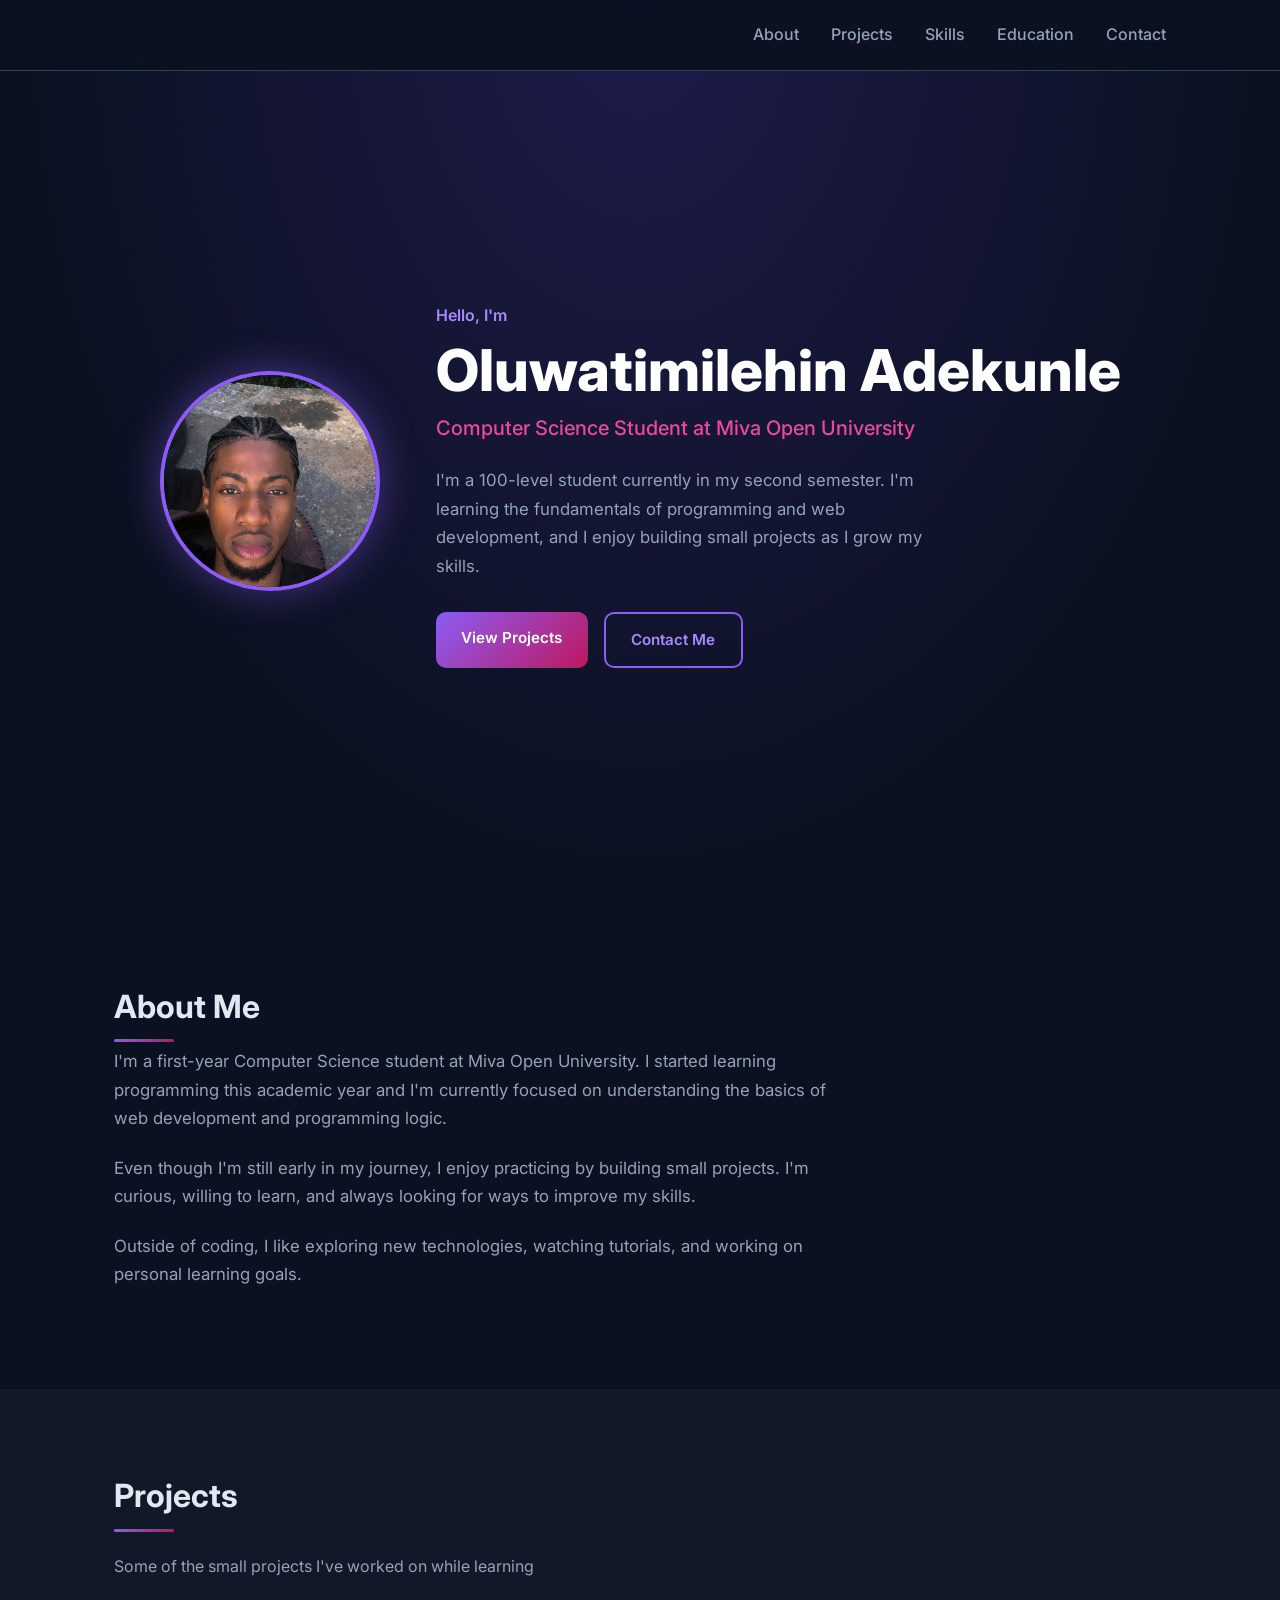
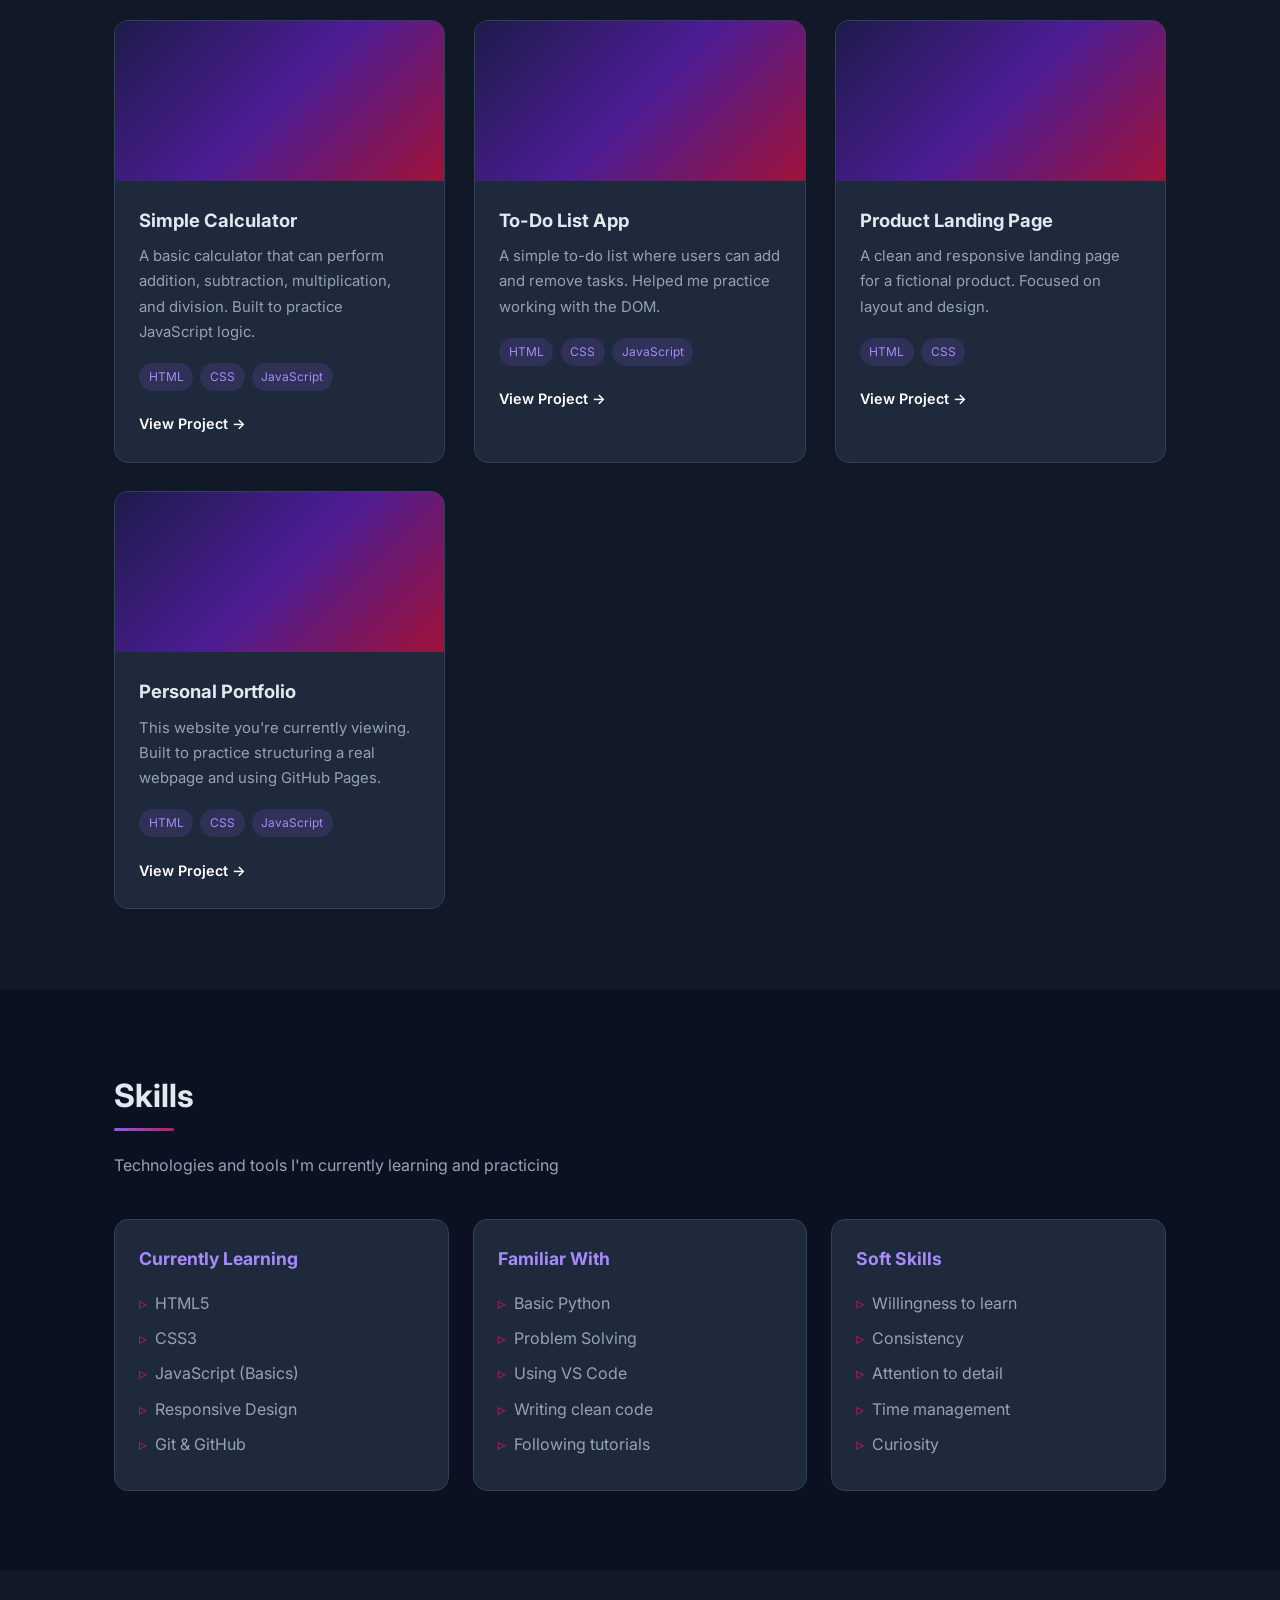
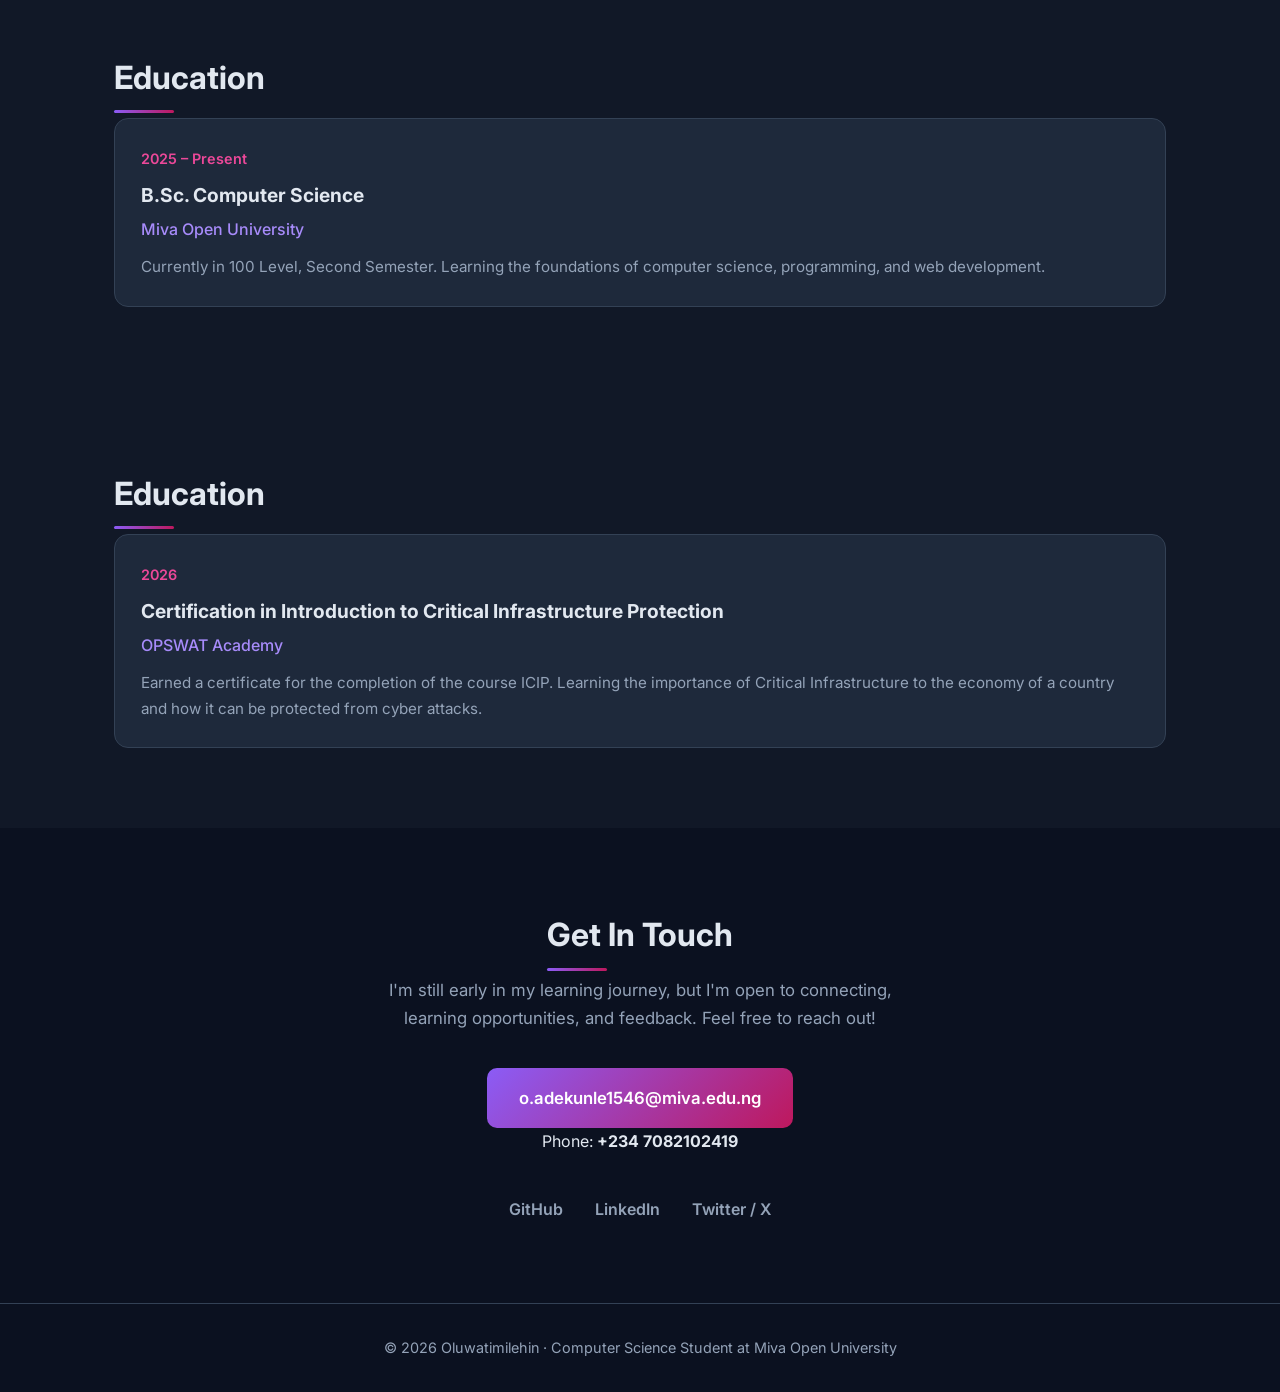
==== index.html @ 5a2f33c1 "Update index.html" ====
<!DOCTYPE html>
<html lang="en">
<head>
  <meta charset="UTF-8">
  <meta name="viewport" content="width=device-width, initial-scale=1.0">
  <title>Oluwatimilehin's | Portfolio</title>
  <meta name="description" content="Portfolio of a Computer Science student at Miva University">
  <link rel="stylesheet" href="styles.css">
  <link rel="preconnect" href="https://fonts.googleapis.com">
  <link href="https://fonts.googleapis.com/css2?family=Inter:wght@400;500;600;700;800&display=swap" rel="stylesheet">
</head>
<body>

  <!-- Navigation -->
  <nav class="navbar">
    <div class="container">
      <a href="#home" class="logo"><span></span></a>
      <ul class="nav-links">
        <li><a href="#about">About</a></li>
        <li><a href="#projects">Projects</a></li>
        <li><a href="#skills">Skills</a></li>
        <li><a href="#education">Education</a></li>
        <li><a href="#contact">Contact</a></li>
      </ul>
      <button class="menu-toggle" aria-label="Menu">☰</button>
    </div>
  </nav>

  <!-- Hero Section -->
  <section id="home" class="hero">
    <div class="container hero-container">

      <!-- Photo on the LEFT (Circular) -->
      <div class="hero-image">
        <img src="profile.jpg" alt="Your Name">
      </div>

      <!-- Text on the RIGHT -->
      <div class="hero-text">
        <p class="greeting">Hello, I'm</p>
        <h1>Oluwatimilehin Adekunle</h1>
        <h2 class="subtitle">Computer Science Student at Miva Open University</h2>
        <p class="hero-desc">
          I'm a 100-level student currently in my second semester.  
          I'm learning the fundamentals of programming and web development,  
          and I enjoy building small projects as I grow my skills.
        </p>
        <div class="hero-buttons">
          <a href="#projects" class="btn primary">View Projects</a>
          <a href="#contact" class="btn secondary">Contact Me</a>
        </div>
      </div>

    </div>
  </section>

  <!-- About -->
  <section id="about" class="section">
    <div class="container">
      <h2 class="section-title">About Me</h2>
      <div class="about-text">
        <p>
          I'm a first-year Computer Science student at Miva Open University.  
          I started learning programming this academic year and I'm currently focused on understanding the basics of web development and programming logic.
        </p>
        <p>
          Even though I'm still early in my journey, I enjoy practicing by building small projects.  
          I'm curious, willing to learn, and always looking for ways to improve my skills.
        </p>
        <p>
          Outside of coding, I like exploring new technologies, watching tutorials, and working on personal learning goals.
        </p>
      </div>
    </div>
  </section>

  <!-- Projects -->
  <section id="projects" class="section alt">
    <div class="container">
      <h2 class="section-title">Projects</h2>
      <p class="section-subtitle">Some of the small projects I've worked on while learning</p>

      <div class="projects-grid">

        <!-- Calculator -->
        <article class="project-card">
          <div class="project-image">
            <div class="placeholder"></div>
          </div>
          <div class="project-info">
            <h3>Simple Calculator</h3>
            <p>A basic calculator that can perform addition, subtraction, multiplication, and division. Built to practice JavaScript logic.</p>
            <div class="tech-tags">
              <span>HTML</span>
              <span>CSS</span>
              <span>JavaScript</span>
            </div>
            <div class="project-links">
              <a href="./projects/calculator/index.html" target="_blank">View Project →</a>
            </div>
          </div>
        </article>

        <!-- To-Do List -->
        <article class="project-card">
          <div class="project-image">
            <div class="placeholder"></div>
          </div>
          <div class="project-info">
            <h3>To-Do List App</h3>
            <p>A simple to-do list where users can add and remove tasks. Helped me practice working with the DOM.</p>
            <div class="tech-tags">
              <span>HTML</span>
              <span>CSS</span>
              <span>JavaScript</span>
            </div>
            <div class="project-links">
              <a href="./projects/todo-list/index.html" target="_blank">View Project →</a>
            </div>
          </div>
        </article>

        <!-- Landing Page -->
        <article class="project-card">
          <div class="project-image">
            <div class="placeholder"></div>
          </div>
          <div class="project-info">
            <h3>Product Landing Page</h3>
            <p>A clean and responsive landing page for a fictional product. Focused on layout and design.</p>
            <div class="tech-tags">
              <span>HTML</span>
              <span>CSS</span>
            </div>
            <div class="project-links">
              <a href="./projects/landing-page/index.html" target="_blank">View Project →</a>
            </div>
          </div>
        </article>

        <!-- Portfolio -->
        <article class="project-card">
          <div class="project-image">
            <div class="placeholder"></div>
          </div>
          <div class="project-info">
            <h3>Personal Portfolio</h3>
            <p>This website you're currently viewing. Built to practice structuring a real webpage and using GitHub Pages.</p>
            <div class="tech-tags">
              <span>HTML</span>
              <span>CSS</span>
              <span>JavaScript</span>
            </div>
            <div class="project-links">
              <a href="./index.html">View Project →</a>
            </div>
          </div>
        </article>

      </div>
    </div>
  </section>

  <!-- Skills -->
  <section id="skills" class="section">
    <div class="container">
      <h2 class="section-title">Skills</h2>
      <p class="section-subtitle">Technologies and tools I'm currently learning and practicing</p>

      <div class="skills-grid">
        <div class="skill-card">
          <h3>Currently Learning</h3>
          <ul>
            <li>HTML5</li>
            <li>CSS3</li>
            <li>JavaScript (Basics)</li>
            <li>Responsive Design</li>
            <li>Git & GitHub</li>
          </ul>
        </div>

        <div class="skill-card">
          <h3>Familiar With</h3>
          <ul>
            <li>Basic Python</li>
            <li>Problem Solving</li>
            <li>Using VS Code</li>
            <li>Writing clean code</li>
            <li>Following tutorials</li>
          </ul>
        </div>

        <div class="skill-card">
          <h3>Soft Skills</h3>
          <ul>
            <li>Willingness to learn</li>
            <li>Consistency</li>
            <li>Attention to detail</li>
            <li>Time management</li>
            <li>Curiosity</li>
          </ul>
        </div>
      </div>
    </div>
  </section>

  <!-- Education -->
  <section id="education" class="section alt">
    <div class="container">
      <h2 class="section-title">Education</h2>
      <div class="education-grid">
        <div class="edu-card">
          <span class="edu-year">2025 – Present</span>
          <h3>B.Sc. Computer Science</h3>
          <h4>Miva Open University</h4>
          <p>
            Currently in 100 Level, Second Semester.  
            Learning the foundations of computer science, programming, and web development.
          </p>
        </div>
      </div>
    </div>
  </section>
 <section id="education" class="section alt">
    <div class="container">
      <h2 class="section-title">Education</h2>
      <div class="education-grid">
        <div class="edu-card">
          <span class="edu-year">2026</span>
          <h3>Certification in Introduction to Critical Infrastructure Protection</h3>
          <h4>OPSWAT Academy</h4>
          <p>
            Earned a certificate for the completion of the course ICIP.  
            Learning the importance of Critical Infrastructure to the economy of a country and how it can be protected from cyber attacks.
          </p>
        </div>
      </div>
    </div>
  </section>
  <!-- Contact -->
  <section id="contact" class="section contact">
    <div class="container">
      <h2 class="section-title">Get In Touch</h2>
      <p class="contact-text">
        I'm still early in my learning journey, but I'm open to connecting,  
        learning opportunities, and feedback. Feel free to reach out!
      </p>
      <a href="mailto:youremail@example.com" class="btn primary large">o.adekunle1546@miva.edu.ng</a>

      <p>Phone: <a href="tel:+2348012345678" style="color: var(--secondary-color); text-decoration: none; font-weight: bold;">+234 7082102419</a></p>
      <div class="social-links">
        <a href="https://github.com/phil01-mac" target="_blank">GitHub</a>
        <a href="https://linkedin.com/in/oluwatimilehin-adekunle-b11372269" target="_blank">LinkedIn</a>
     <a href="https://x.com/AdekunleTi89703" target="_blank">Twitter / X</a>
      </div>
    </div>
  </section>

  <footer>
    <div class="container">
      <p>© 2026 Oluwatimilehin · Computer Science Student at Miva Open University</p>
    </div>
  </footer>

  <script src="script.js"></script>
</body>
</html>
---- styles.css ----
:root {
  --bg: #0b1120;
  --bg-alt: #111827;
  --bg-card: #1e293b;
  --text: #e2e8f0;
  --text-muted: #94a3b8;
  --purple: #8b5cf6;
  --purple-light: #a78bfa;
  --burgundy: #be185d;
  --burgundy-light: #ec4899;
  --border: #334155;
  --radius: 14px;
}

* {
  margin: 0;
  padding: 0;
  box-sizing: border-box;
}

html {
  scroll-behavior: smooth;
}

body {
  font-family: 'Inter', system-ui, sans-serif;
  background: var(--bg);
  color: var(--text);
  line-height: 1.7;
}

.container {
  max-width: 1100px;
  margin: 0 auto;
  padding: 0 1.5rem;
}

/* ===== Navbar ===== */
.navbar {
  position: fixed;
  top: 0;
  width: 100%;
  background: rgba(11, 17, 32, 0.95);
  backdrop-filter: blur(16px);
  border-bottom: 1px solid var(--border);
  z-index: 1000;
}

.navbar .container {
  display: flex;
  justify-content: space-between;
  align-items: center;
  height: 70px;
}

.logo {
  font-weight: 800;
  font-size: 1.4rem;
  color: white;
  text-decoration: none;
}

.logo span {
  color: var(--purple);
}

.nav-links {
  display: flex;
  gap: 2rem;
  list-style: none;
}

.nav-links a {
  color: var(--text-muted);
  text-decoration: none;
  font-weight: 500;
  transition: color 0.25s;
}

.nav-links a:hover {
  color: var(--purple-light);
}

.menu-toggle {
  display: none;
  background: none;
  border: none;
  color: white;
  font-size: 1.6rem;
  cursor: pointer;
}

/* ===== Hero Section + Photo ===== */
.hero {
  min-height: 100vh;
  display: flex;
  align-items: center;
  padding-top: 70px;
  background: radial-gradient(ellipse at top, #1e1b4b 0%, #0b1120 70%);
}

.hero-container {
  display: flex;
  align-items: center;
  gap: 3.5rem;
}

.hero-image {
  flex-shrink: 0;
}

.hero-image img {
  width: 220px;
  height: 220px;
  object-fit: cover;
  border-radius: 50%;                 /* Circular photo */
  border: 4px solid var(--purple);
  box-shadow: 0 0 40px rgba(139, 92, 246, 0.45);
}

.hero-text {
  flex: 1;
}

.greeting {
  color: var(--purple-light);
  font-weight: 600;
  margin-bottom: 0.5rem;
}

.hero h1 {
  font-size: clamp(2.5rem, 6vw, 3.6rem);
  font-weight: 800;
  line-height: 1.15;
  margin-bottom: 0.5rem;
  color: white;
}

.subtitle {
  font-size: 1.25rem;
  font-weight: 500;
  color: var(--burgundy-light);
  margin-bottom: 1.3rem;
}

.hero-desc {
  max-width: 500px;
  color: var(--text-muted);
  font-size: 1.05rem;
  margin-bottom: 2rem;
}

.hero-buttons {
  display: flex;
  gap: 1rem;
  flex-wrap: wrap;
}

/* ===== Buttons ===== */
.btn {
  display: inline-block;
  padding: 0.8rem 1.6rem;
  border-radius: 10px;
  font-weight: 600;
  text-decoration: none;
  transition: all 0.25s;
  font-size: 0.95rem;
}

.btn.primary {
  background: linear-gradient(135deg, var(--purple), var(--burgundy));
  color: white;
}

.btn.primary:hover {
  transform: translateY(-2px);
  box-shadow: 0 8px 25px rgba(139, 92, 246, 0.4);
}

.btn.secondary {
  border: 2px solid var(--purple);
  color: var(--purple-light);
}

.btn.secondary:hover {
  background: rgba(139, 92, 246, 0.1);
}

.btn.large {
  padding: 1rem 2rem;
  font-size: 1.05rem;
}

/* ===== Sections ===== */
.section {
  padding: 5rem 0;
}

.section.alt {
  background: var(--bg-alt);
}

.section-title {
  font-size: 2rem;
  font-weight: 700;
  margin-bottom: 0.8rem;
  position: relative;
  display: inline-block;
}

.section-title::after {
  content: '';
  position: absolute;
  bottom: -8px;
  left: 0;
  width: 60px;
  height: 3px;
  background: linear-gradient(90deg, var(--purple), var(--burgundy));
  border-radius: 2px;
}

.section-subtitle {
  color: var(--text-muted);
  margin-bottom: 2.5rem;
  margin-top: 1rem;
}

/* About */
.about-text p {
  color: var(--text-muted);
  margin-bottom: 1.3rem;
  max-width: 750px;
  font-size: 1.05rem;
}

/* Projects */
.projects-grid {
  display: grid;
  grid-template-columns: repeat(auto-fit, minmax(280px, 1fr));
  gap: 1.8rem;
}

.project-card {
  background: var(--bg-card);
  border: 1px solid var(--border);
  border-radius: var(--radius);
  overflow: hidden;
  transition: all 0.3s;
}

.project-card:hover {
  transform: translateY(-6px);
  border-color: var(--purple);
}

.project-image .placeholder {
  height: 160px;
  background: linear-gradient(135deg, #1e1b4b, #4c1d95, #9f1239);
}

.project-info {
  padding: 1.5rem;
}

.project-info h3 {
  font-size: 1.15rem;
  margin-bottom: 0.5rem;
}

.project-info p {
  color: var(--text-muted);
  font-size: 0.93rem;
  margin-bottom: 1.1rem;
}

.tech-tags {
  display: flex;
  flex-wrap: wrap;
  gap: 0.45rem;
  margin-bottom: 1.2rem;
}

.tech-tags span {
  background: rgba(139, 92, 246, 0.15);
  color: var(--purple-light);
  font-size: 0.75rem;
  padding: 0.25rem 0.6rem;
  border-radius: 999px;
}

.project-links a {
  color: white;
  text-decoration: none;
  font-weight: 600;
  font-size: 0.9rem;
}

.project-links a:hover {
  color: var(--burgundy-light);
}

/* Skills */
.skills-grid {
  display: grid;
  grid-template-columns: repeat(auto-fit, minmax(240px, 1fr));
  gap: 1.5rem;
}

.skill-card {
  background: var(--bg-card);
  border: 1px solid var(--border);
  border-radius: var(--radius);
  padding: 1.5rem;
}

.skill-card h3 {
  color: var(--purple-light);
  margin-bottom: 1rem;
  font-size: 1.1rem;
}

.skill-card ul {
  list-style: none;
}

.skill-card li {
  color: var(--text-muted);
  margin-bottom: 0.5rem;
  padding-left: 1rem;
  position: relative;
}

.skill-card li::before {
  content: "▹";
  position: absolute;
  left: 0;
  color: var(--burgundy);
}

/* Education */
.education-grid {
  display: grid;
  grid-template-columns: repeat(auto-fit, minmax(300px, 1fr));
  gap: 1.5rem;
}

.edu-card {
  background: var(--bg-card);
  border: 1px solid var(--border);
  border-radius: var(--radius);
  padding: 1.6rem;
}

.edu-year {
  display: inline-block;
  color: var(--burgundy-light);
  font-weight: 600;
  font-size: 0.9rem;
  margin-bottom: 0.5rem;
}

.edu-card h3 {
  font-size: 1.2rem;
  margin-bottom: 0.25rem;
}

.edu-card h4 {
  color: var(--purple-light);
  font-weight: 500;
  margin-bottom: 0.7rem;
}

.edu-card p {
  color: var(--text-muted);
  font-size: 0.95rem;
}

/* Contact */
.contact {
  text-align: center;
}

.contact-text {
  max-width: 520px;
  margin: 0 auto 2.2rem;
  color: var(--text-muted);
  font-size: 1.05rem;
}

.social-links {
  margin-top: 2.5rem;
  display: flex;
  justify-content: center;
  gap: 2rem;
  flex-wrap: wrap;
}

.social-links a {
  color: var(--text-muted);
  text-decoration: none;
  font-weight: 600;
}

.social-links a:hover {
  color: var(--purple-light);
}

/* Footer */
footer {
  padding: 2rem 0;
  border-top: 1px solid var(--border);
  text-align: center;
  color: var(--text-muted);
  font-size: 0.9rem;
}

/* ===== Mobile ===== */
@media (max-width: 900px) {
  .hero-container {
    flex-direction: column;
    text-align: center;
    gap: 2rem;
  }

  .hero-image img {
    width: 180px;
    height: 180px;
  }

  .hero-buttons {
    justify-content: center;
  }

  .nav-links {
    display: none;
    position: absolute;
    top: 70px;
    left: 0;
    right: 0;
    background: var(--bg);
    flex-direction: column;
    padding: 1.5rem;
    border-bottom: 1px solid var(--border);
    gap: 1.2rem;
  }

  .nav-links.active {
    display: flex;
  }

  .menu-toggle {
    display: block;
  }
}
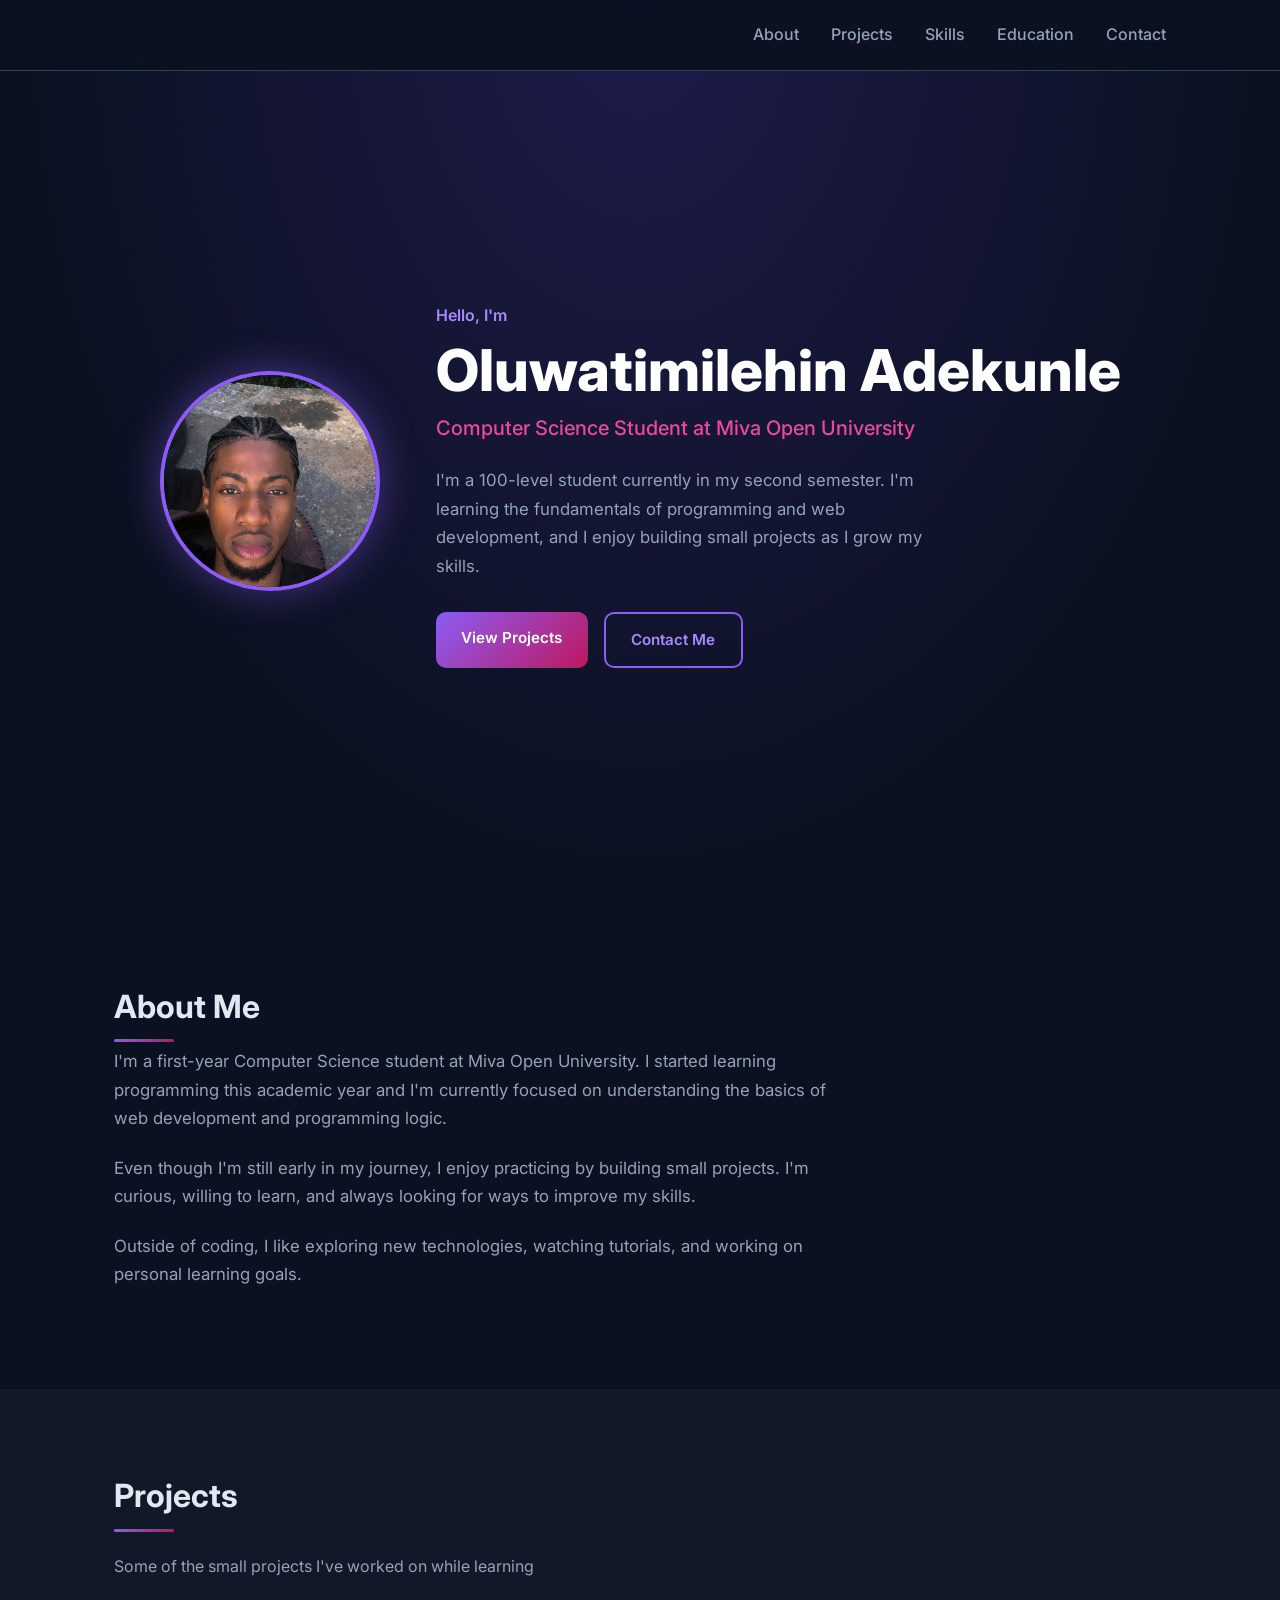
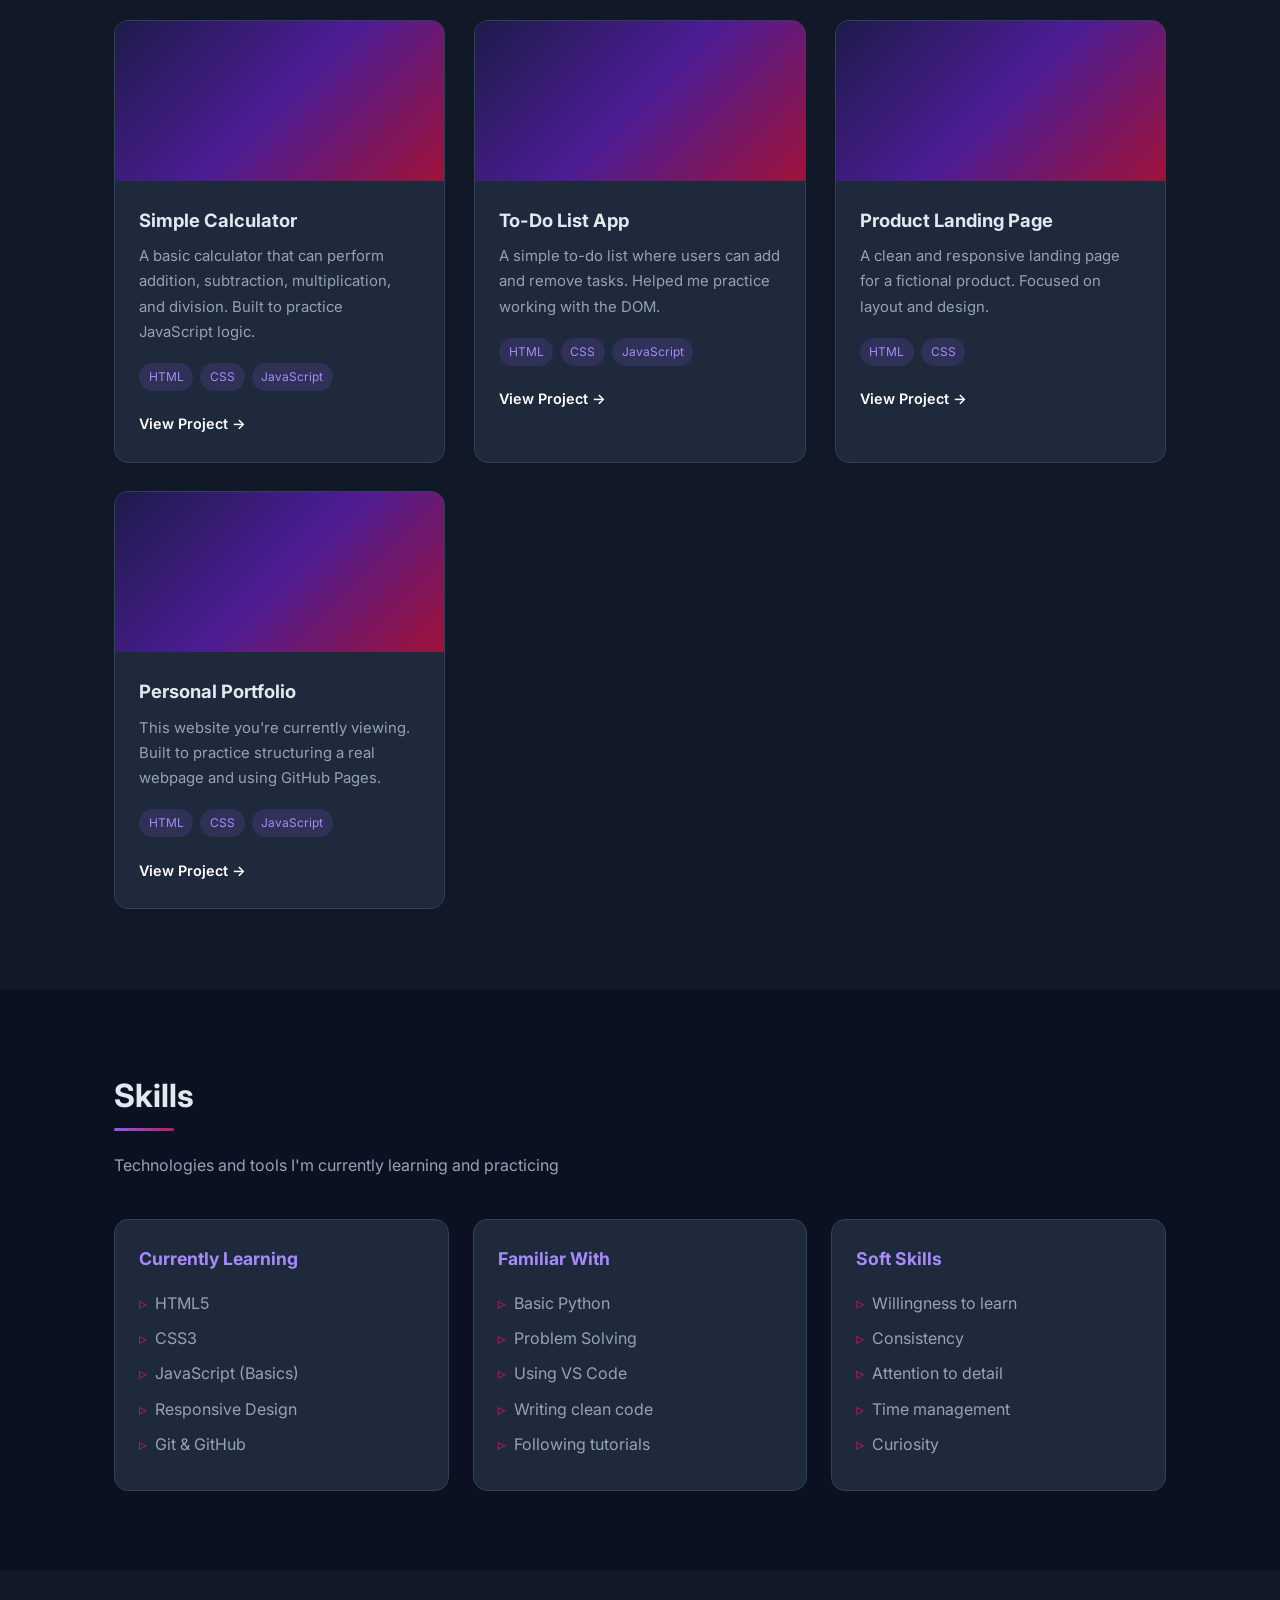
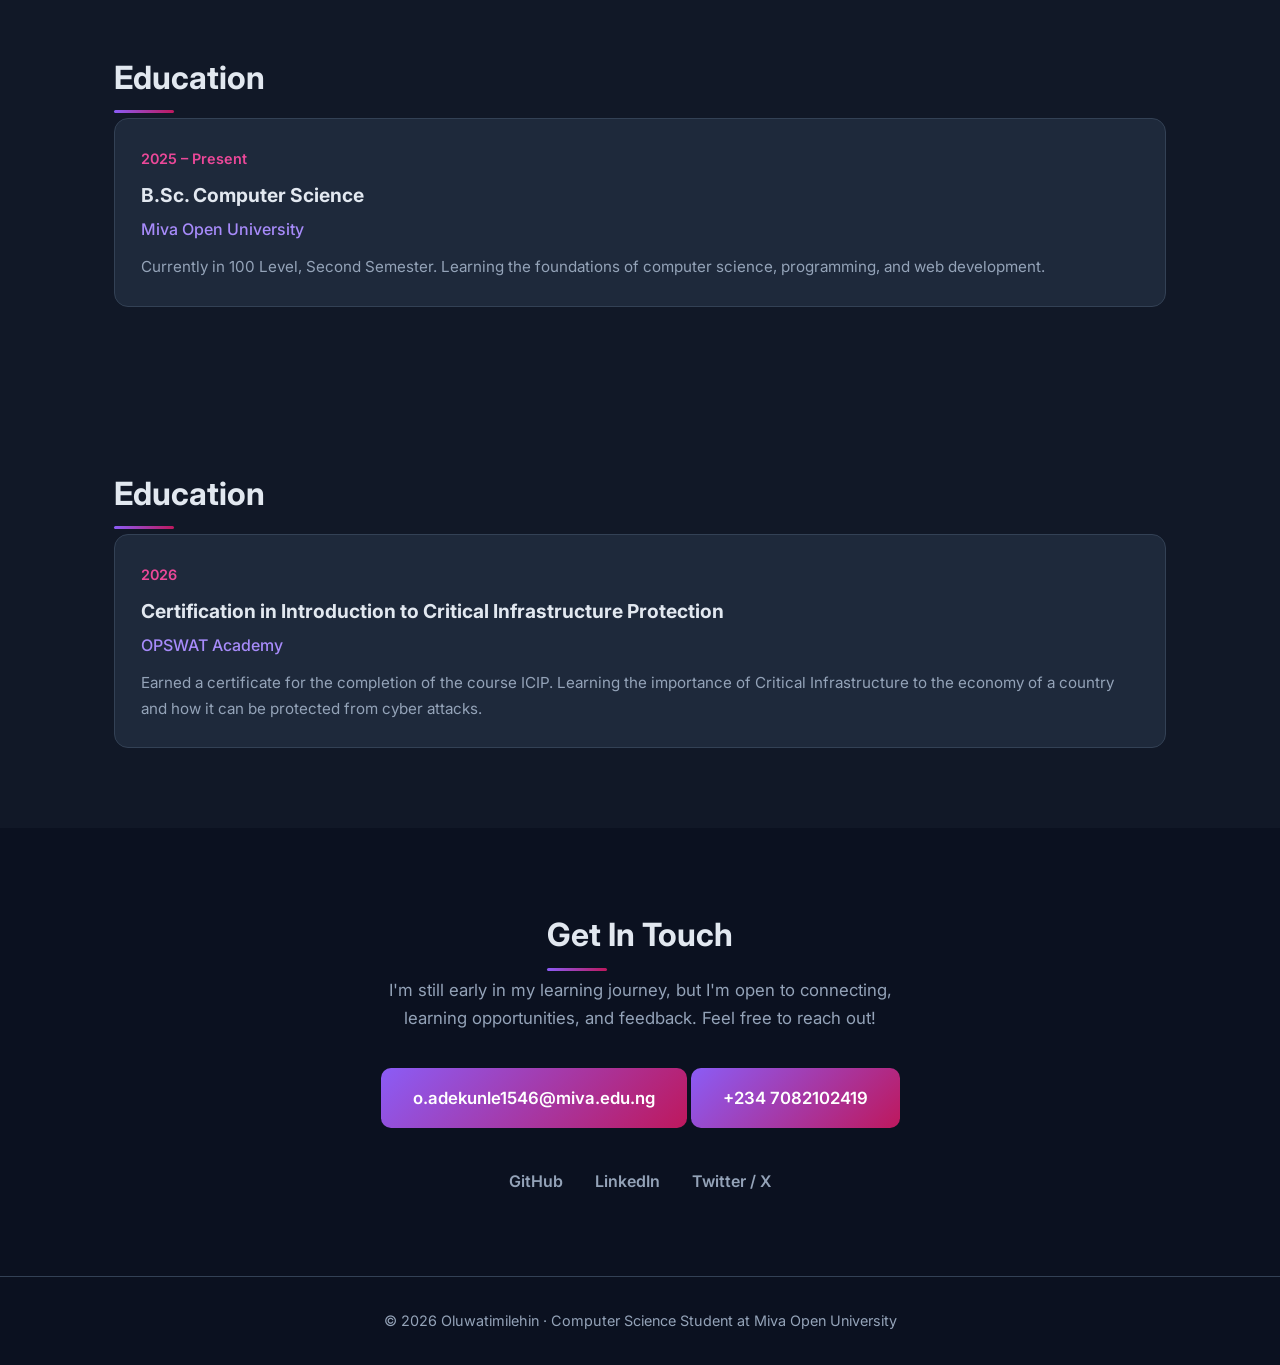
==== commit 059432a4: "Update index.html" ====
--- a/index.html
+++ b/index.html
@@ -245,9 +245,9 @@
         I'm still early in my learning journey, but I'm open to connecting,  
         learning opportunities, and feedback. Feel free to reach out!
       </p>
-      <a href="mailto:youremail@example.com" class="btn primary large">o.adekunle1546@miva.edu.ng</a>
-
-      <p>Phone: <a href="tel:+2348012345678" style="color: var(--secondary-color); text-decoration: none; font-weight: bold;">+234 7082102419</a></p>
+      <a href="mailto:o.adekunle1546@miva.edu.ng" class="btn primary large">o.adekunle1546@miva.edu.ng</a>
+
+      <a href="tel:+2348012345678" class="btn primary large">+234 7082102419</a></p>
       <div class="social-links">
         <a href="https://github.com/phil01-mac" target="_blank">GitHub</a>
         <a href="https://linkedin.com/in/oluwatimilehin-adekunle-b11372269" target="_blank">LinkedIn</a>
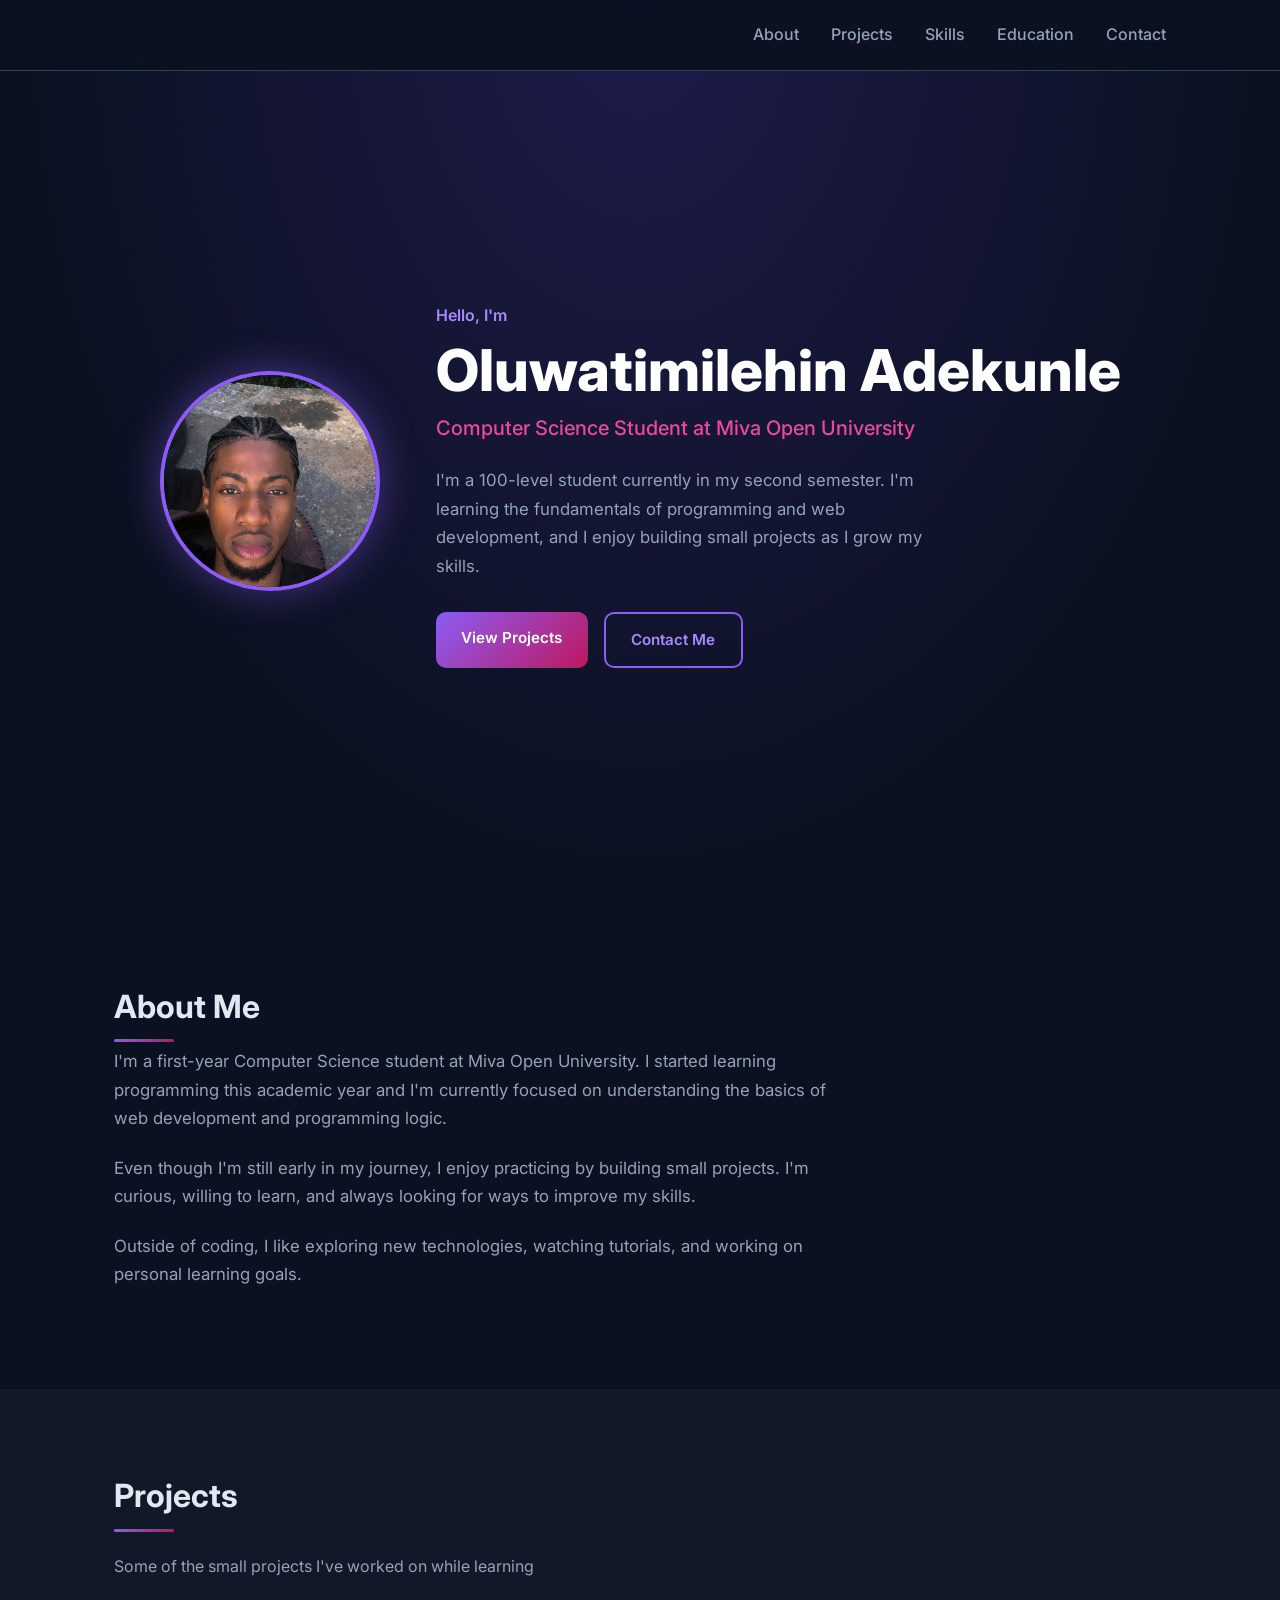
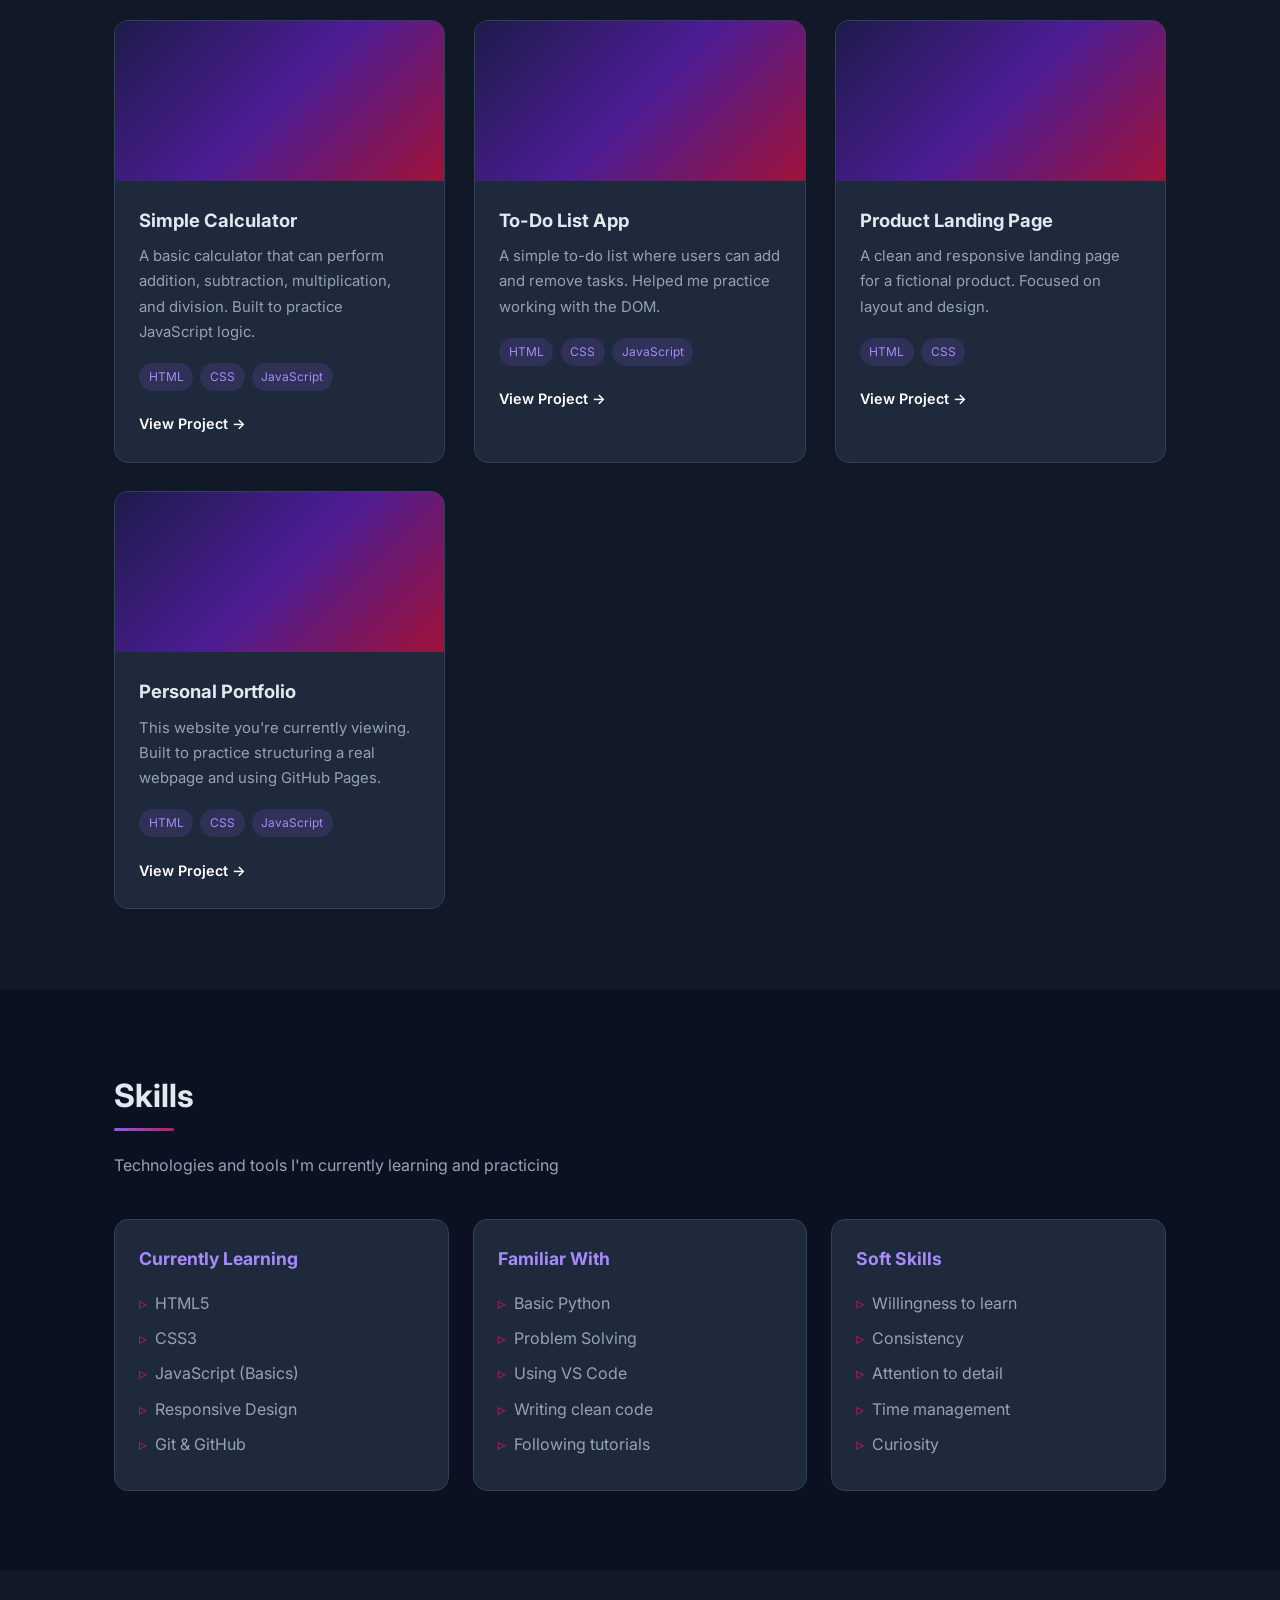
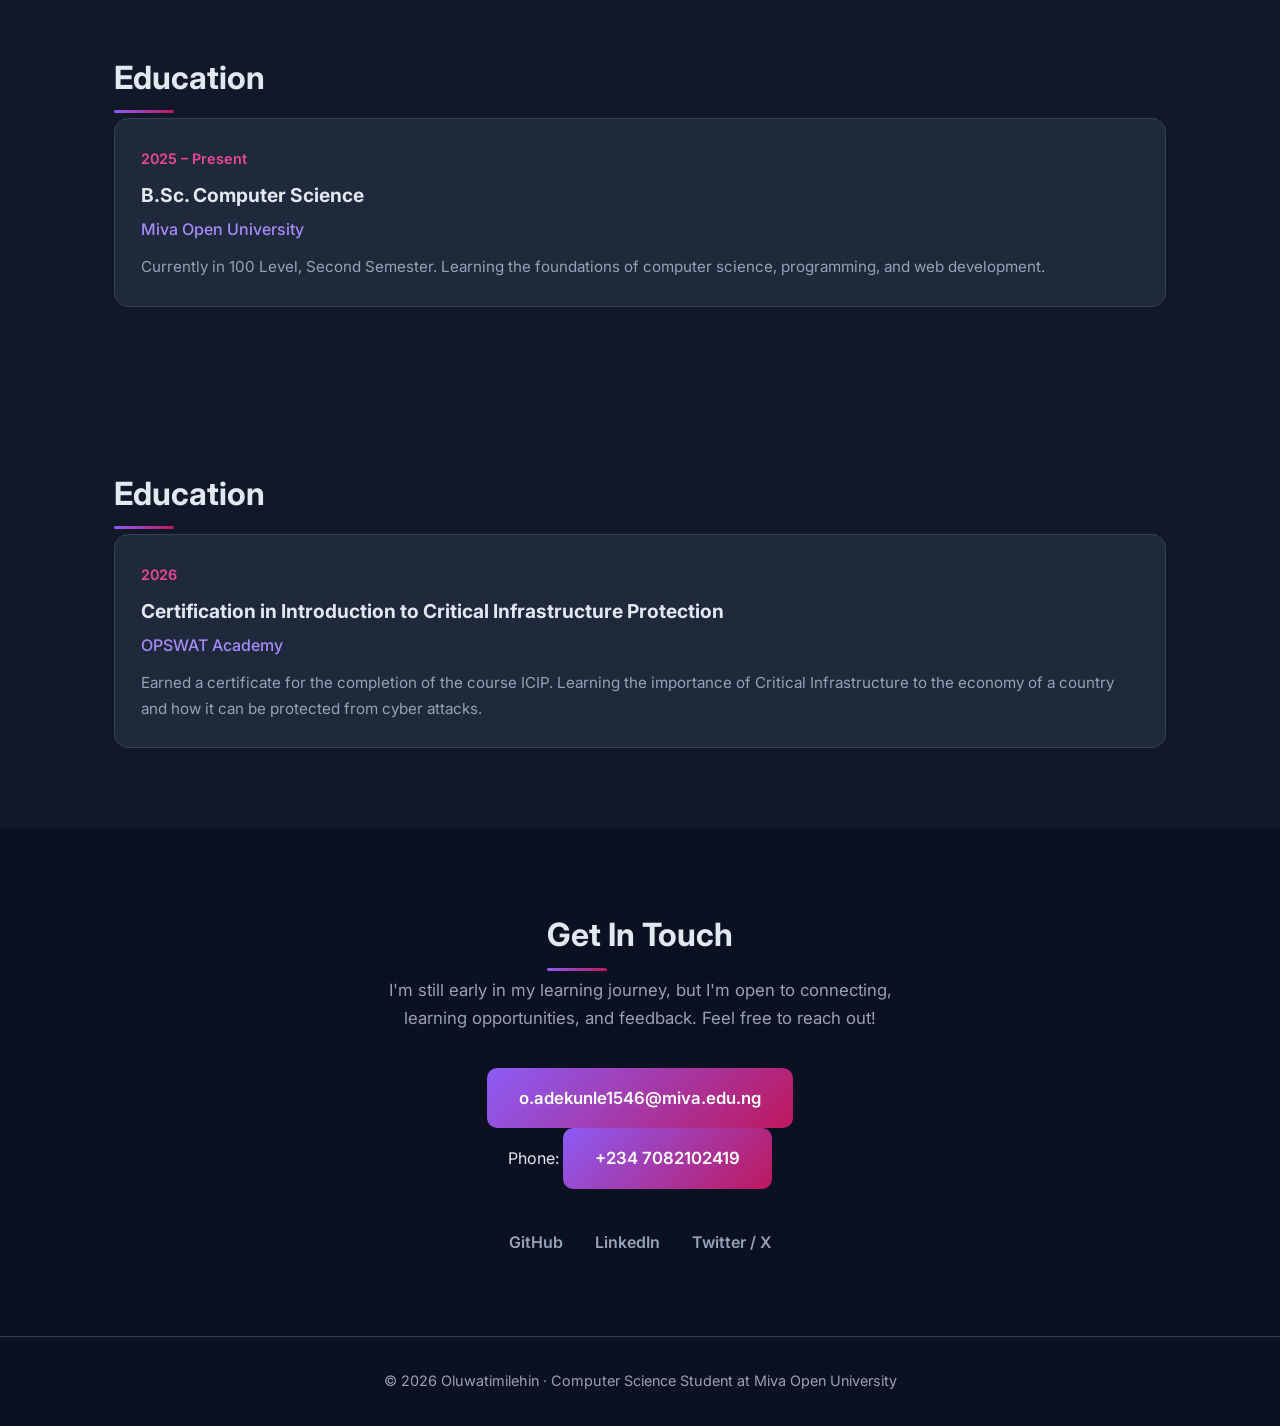
==== commit ca421752: "Update index.html" ====
--- a/index.html
+++ b/index.html
@@ -247,7 +247,8 @@
       </p>
       <a href="mailto:o.adekunle1546@miva.edu.ng" class="btn primary large">o.adekunle1546@miva.edu.ng</a>
 
-      <a href="tel:+2348012345678" class="btn primary large">+234 7082102419</a></p>
+      
+     <p>Phone: <a href="tel:+2348012345678" class="btn primary large">+234 7082102419</a></p>
       <div class="social-links">
         <a href="https://github.com/phil01-mac" target="_blank">GitHub</a>
         <a href="https://linkedin.com/in/oluwatimilehin-adekunle-b11372269" target="_blank">LinkedIn</a>
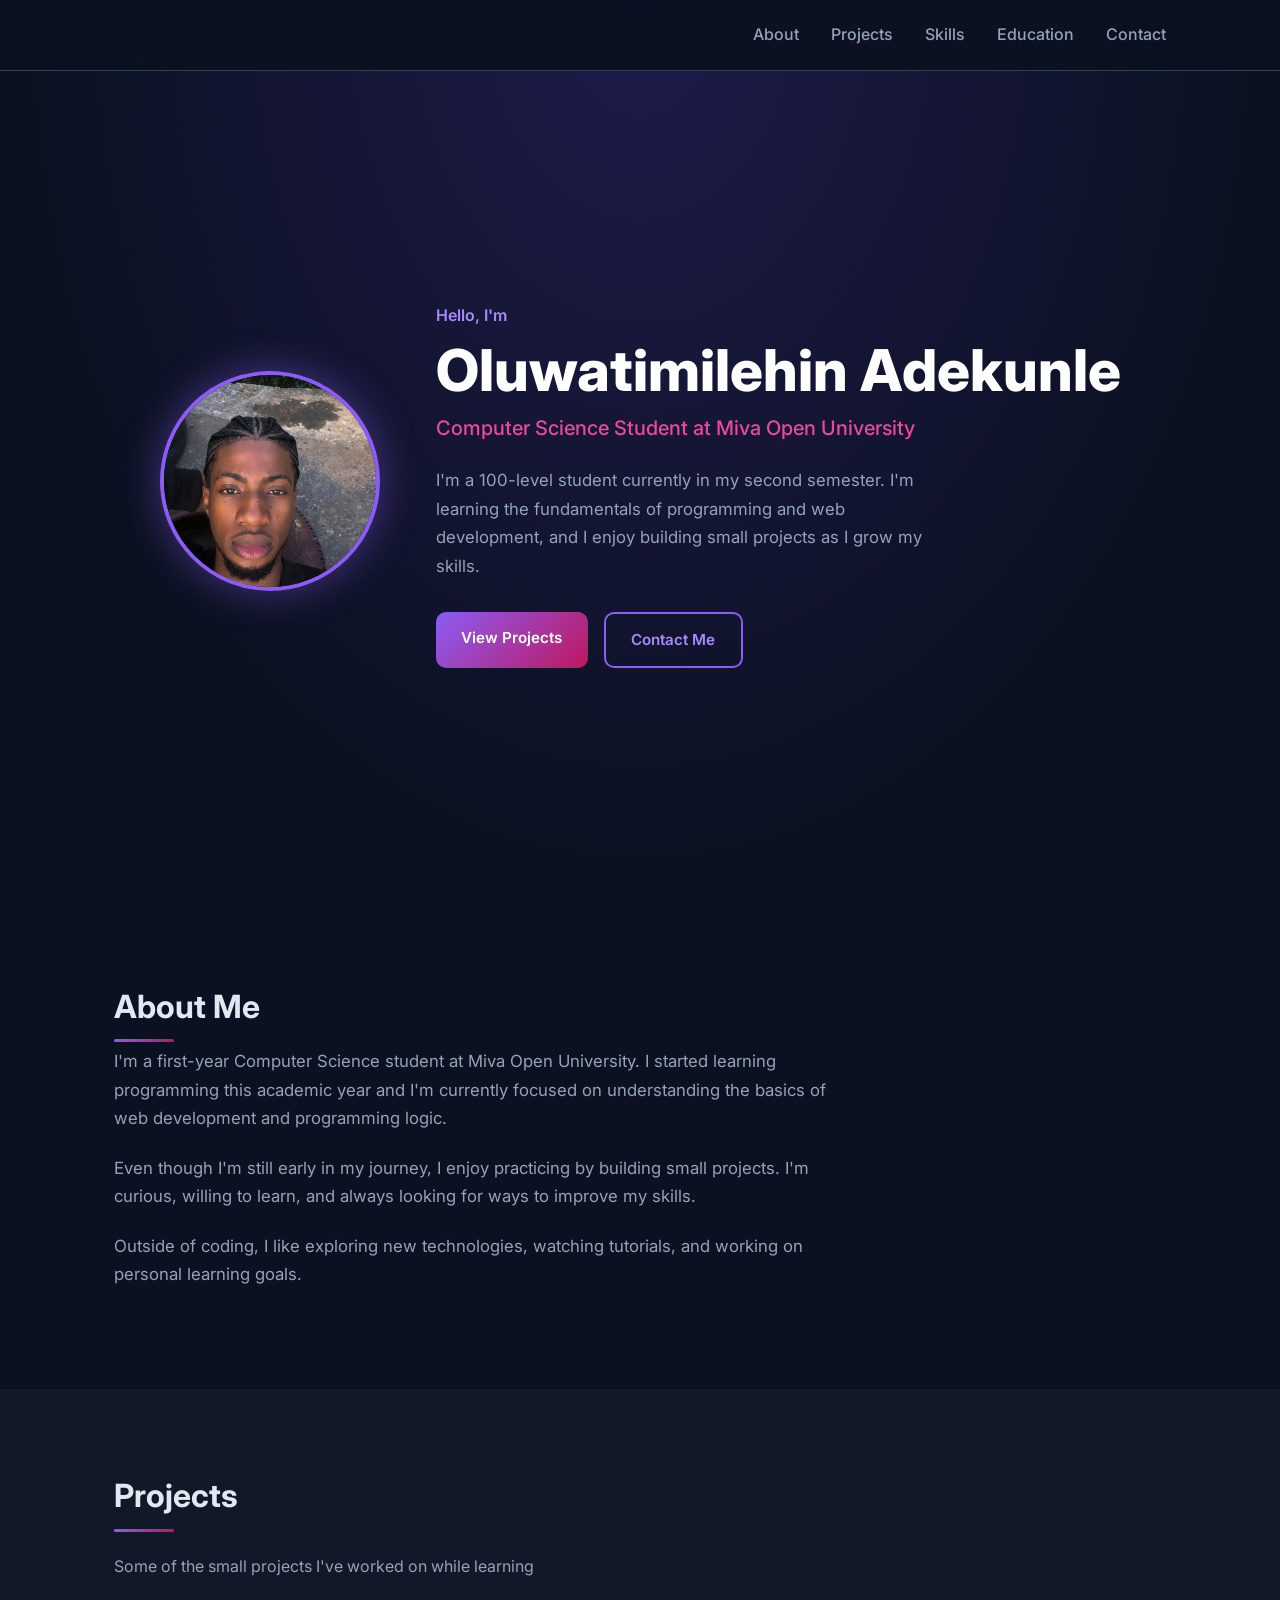
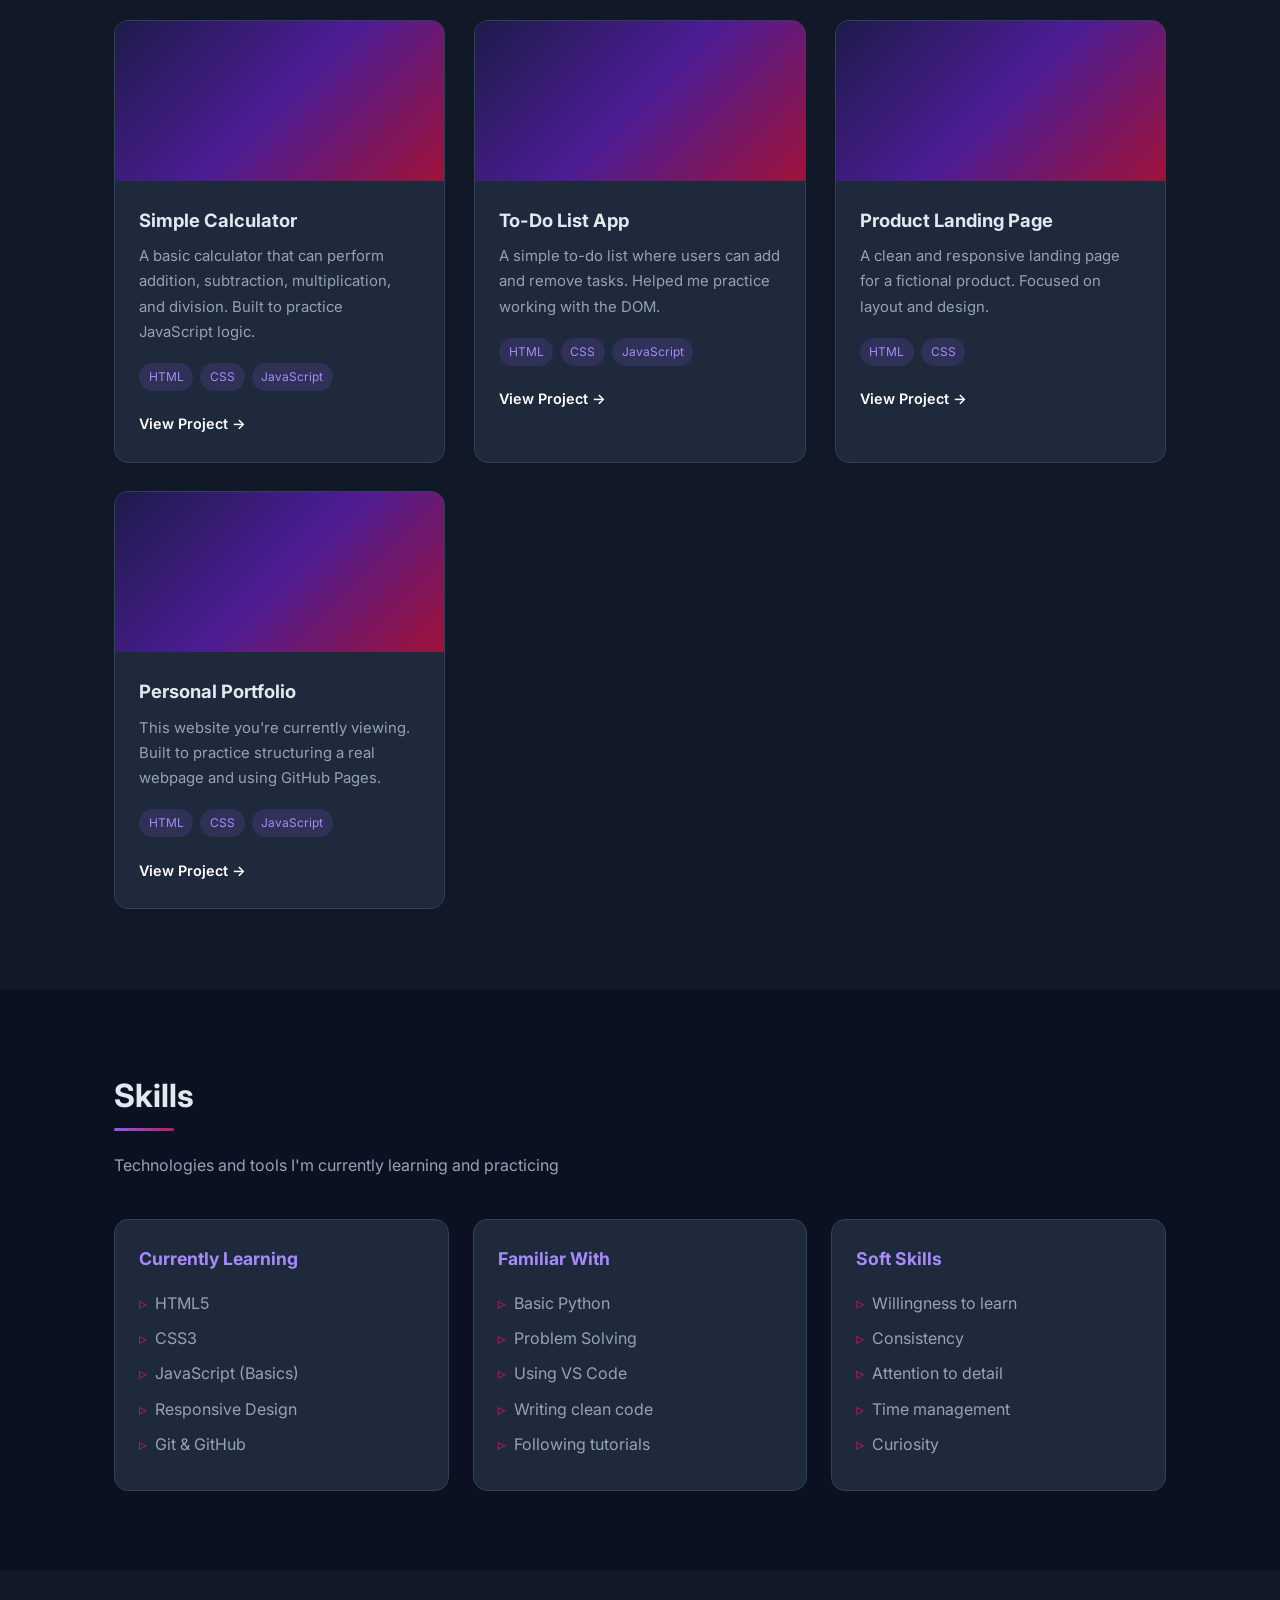
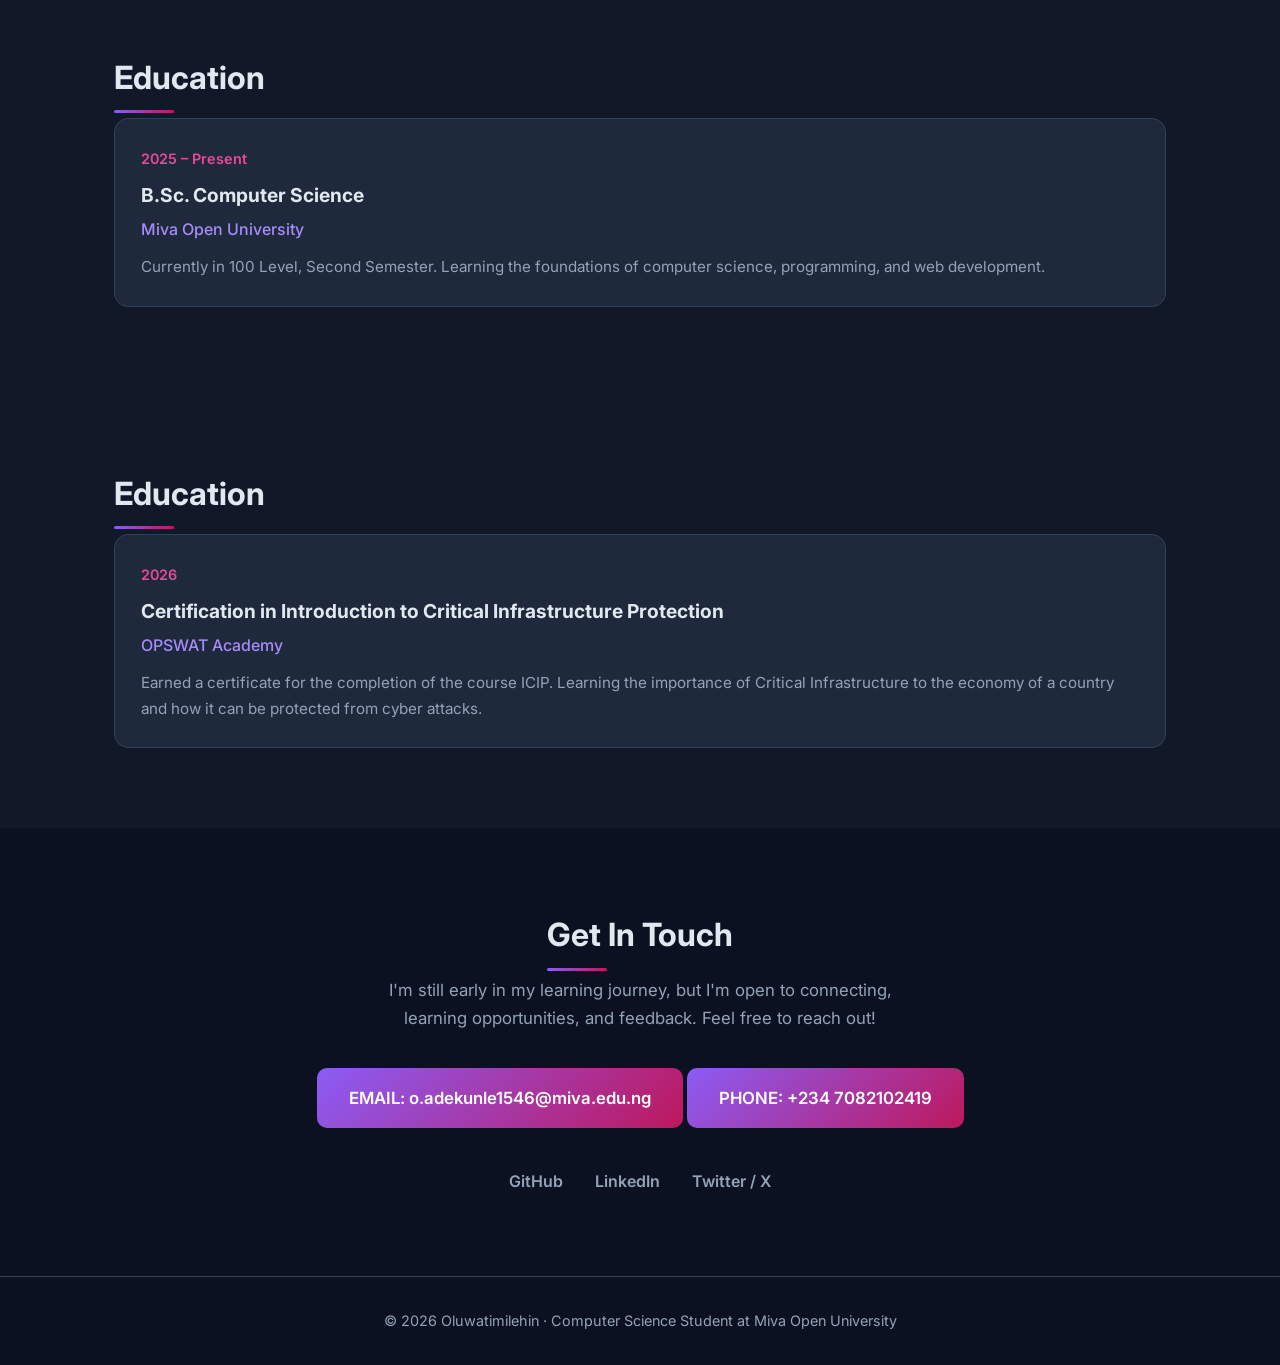
==== commit 47787ab2: "Update index.html" ====
--- a/index.html
+++ b/index.html
@@ -245,10 +245,11 @@
         I'm still early in my learning journey, but I'm open to connecting,  
         learning opportunities, and feedback. Feel free to reach out!
       </p>
-      <a href="mailto:o.adekunle1546@miva.edu.ng" class="btn primary large">o.adekunle1546@miva.edu.ng</a>
+      <a href="mailto:o.adekunle1546@miva.edu.ng" class="btn primary large">EMAIL: o.adekunle1546@miva.edu.ng</a>
 
       
-     <p>Phone: <a href="tel:+2348012345678" class="btn primary large">+234 7082102419</a></p>
+     
+      <a href="tel:+2348012345678" class="btn primary large">PHONE: +234 7082102419</a></p>
       <div class="social-links">
         <a href="https://github.com/phil01-mac" target="_blank">GitHub</a>
         <a href="https://linkedin.com/in/oluwatimilehin-adekunle-b11372269" target="_blank">LinkedIn</a>
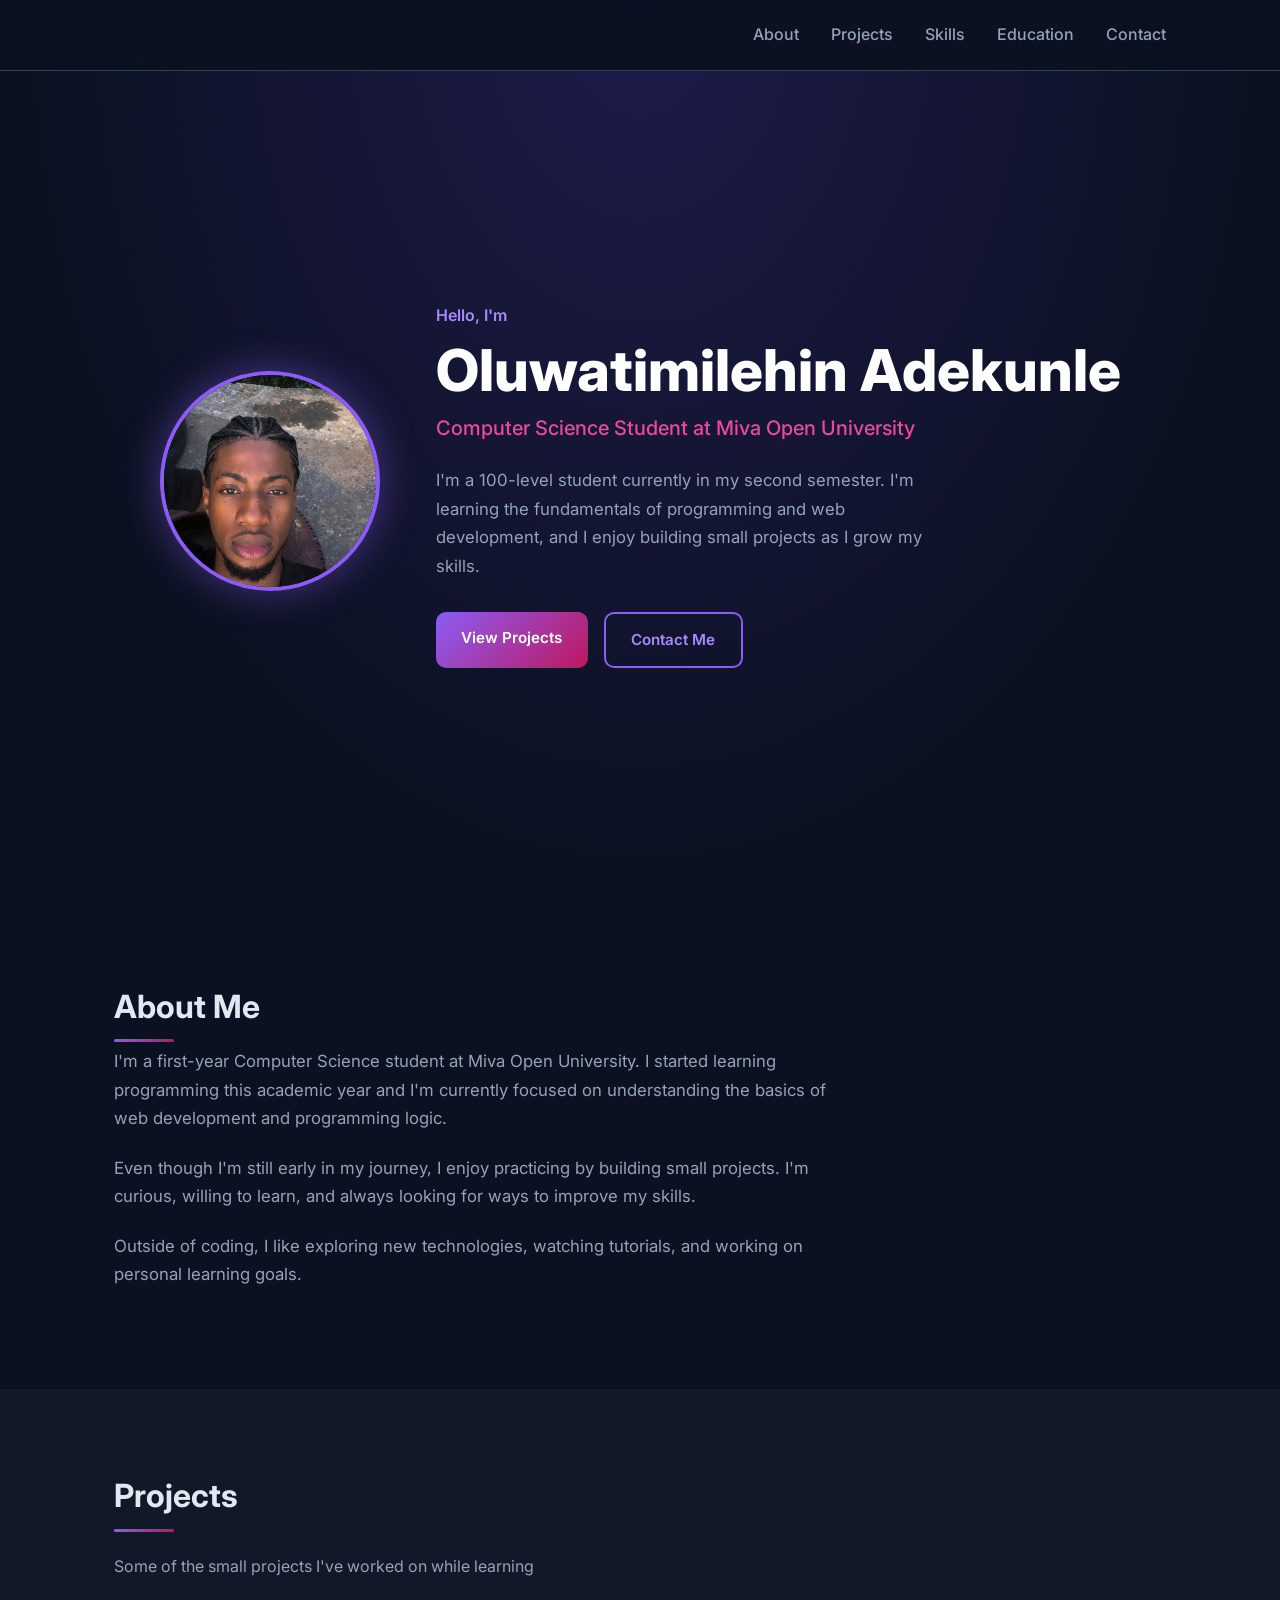
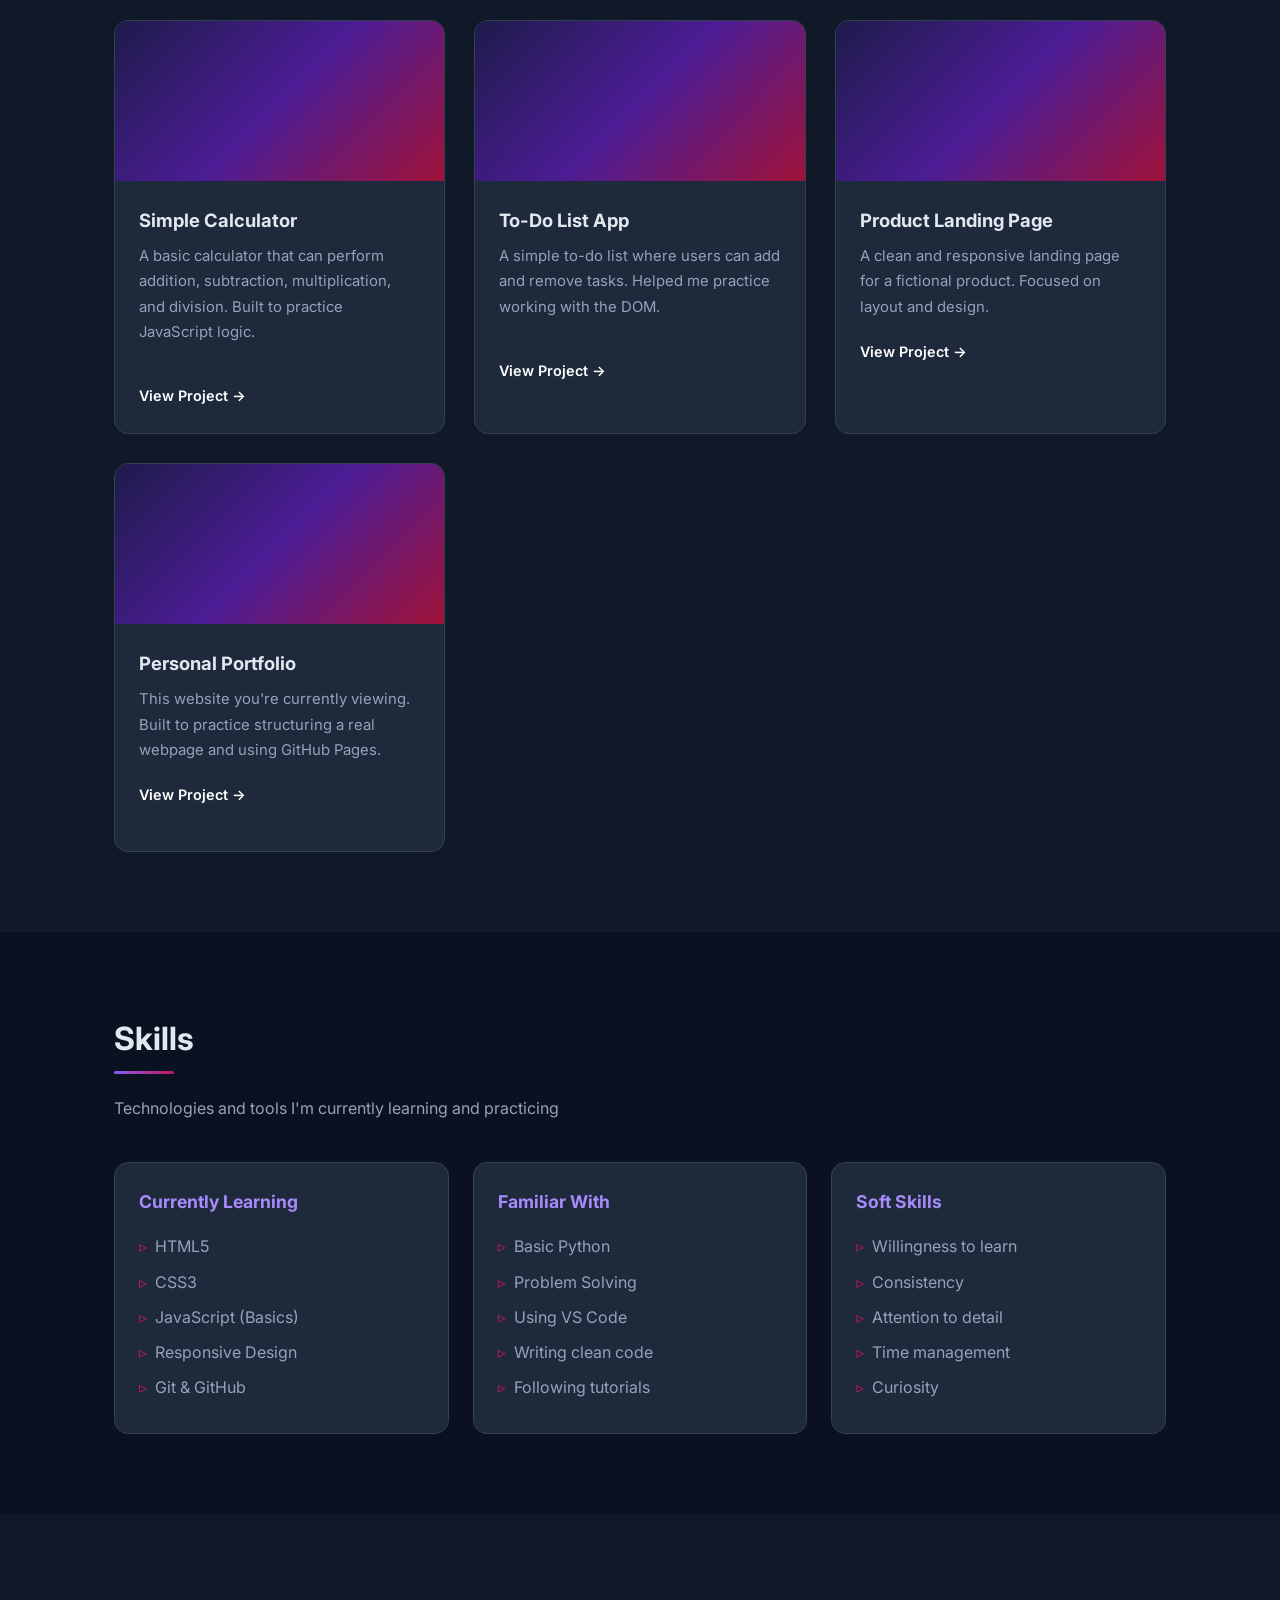
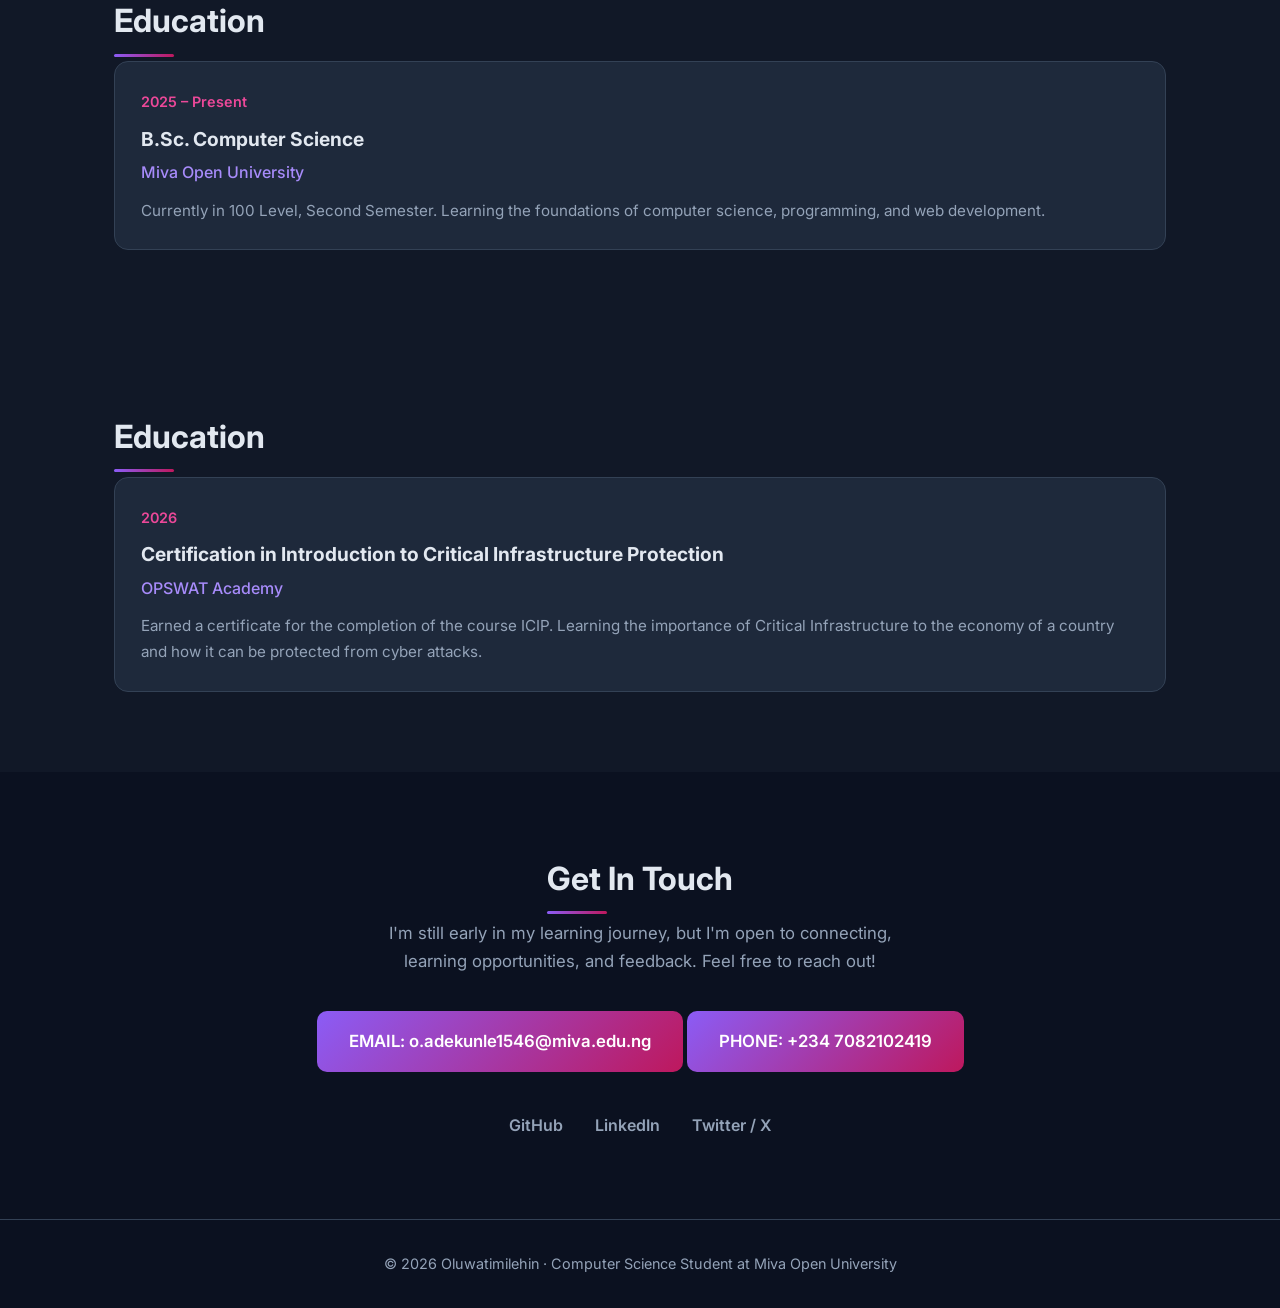
==== commit 8c5b80c6: "Update index.html" ====
--- a/index.html
+++ b/index.html
@@ -91,9 +91,6 @@
             <h3>Simple Calculator</h3>
             <p>A basic calculator that can perform addition, subtraction, multiplication, and division. Built to practice JavaScript logic.</p>
             <div class="tech-tags">
-              <span>HTML</span>
-              <span>CSS</span>
-              <span>JavaScript</span>
             </div>
             <div class="project-links">
               <a href="./projects/calculator/index.html" target="_blank">View Project →</a>
@@ -110,9 +107,6 @@
             <h3>To-Do List App</h3>
             <p>A simple to-do list where users can add and remove tasks. Helped me practice working with the DOM.</p>
             <div class="tech-tags">
-              <span>HTML</span>
-              <span>CSS</span>
-              <span>JavaScript</span>
             </div>
             <div class="project-links">
               <a href="./projects/todo-list/index.html" target="_blank">View Project →</a>
@@ -129,9 +123,6 @@
             <h3>Product Landing Page</h3>
             <p>A clean and responsive landing page for a fictional product. Focused on layout and design.</p>
             <div class="tech-tags">
-              <span>HTML</span>
-              <span>CSS</span>
-            </div>
             <div class="project-links">
               <a href="./projects/landing-page/index.html" target="_blank">View Project →</a>
             </div>
@@ -147,10 +138,6 @@
             <h3>Personal Portfolio</h3>
             <p>This website you're currently viewing. Built to practice structuring a real webpage and using GitHub Pages.</p>
             <div class="tech-tags">
-              <span>HTML</span>
-              <span>CSS</span>
-              <span>JavaScript</span>
-            </div>
             <div class="project-links">
               <a href="./index.html">View Project →</a>
             </div>
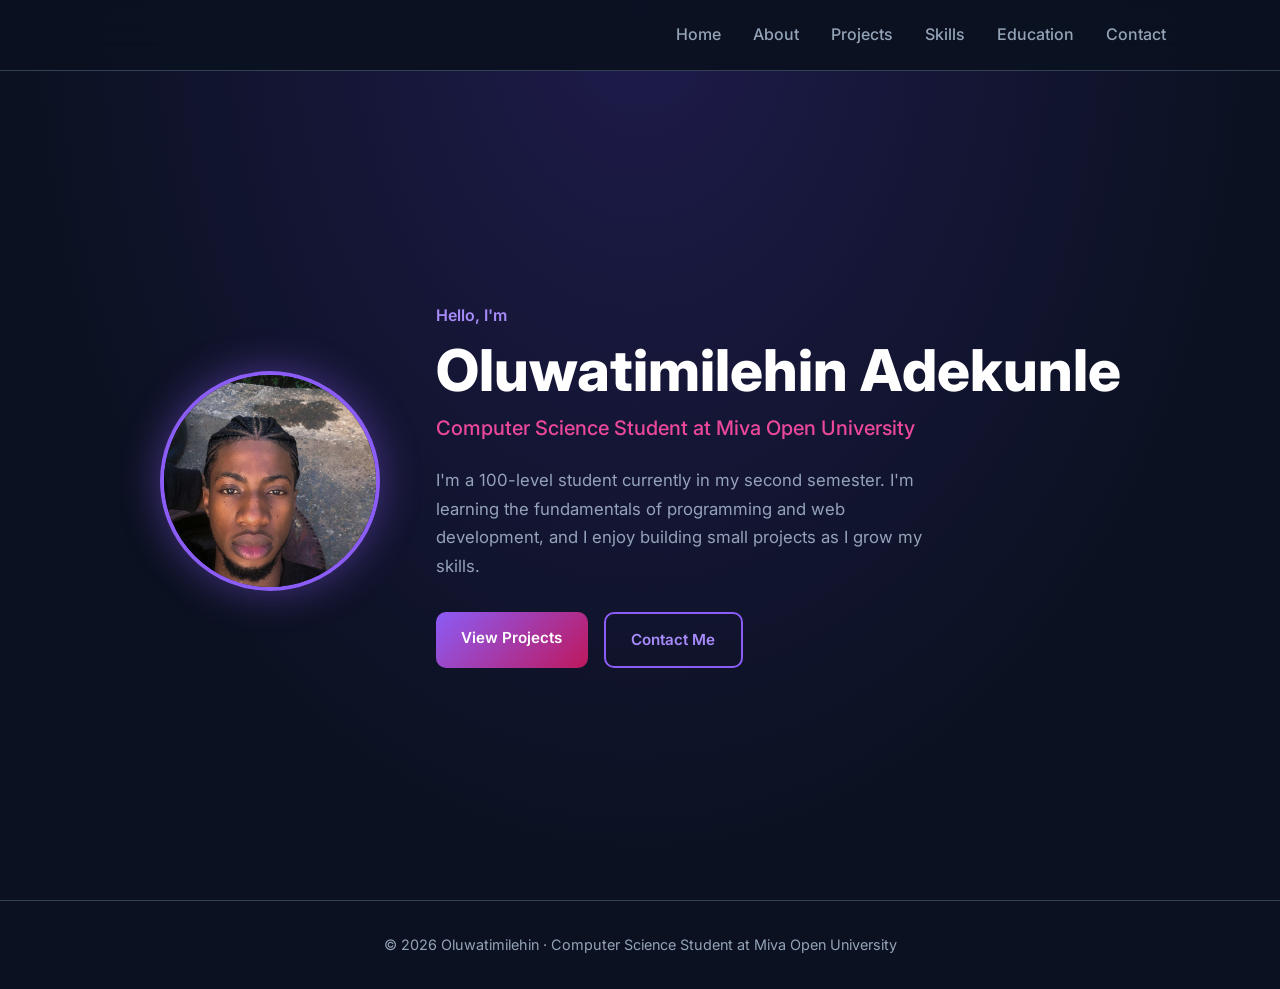
==== commit 70eac494: "Update index.html" ====
--- a/index.html
+++ b/index.html
@@ -14,13 +14,14 @@
   <!-- Navigation -->
   <nav class="navbar">
     <div class="container">
-      <a href="#home" class="logo"><span></span></a>
+      <a href="index.html" class="logo"><span></span></a>
       <ul class="nav-links">
-        <li><a href="#about">About</a></li>
-        <li><a href="#projects">Projects</a></li>
-        <li><a href="#skills">Skills</a></li>
-        <li><a href="#education">Education</a></li>
-        <li><a href="#contact">Contact</a></li>
+        <li><a href="index.html">Home</a></li>
+        <li><a href="about.html">About</a></li>
+        <li><a href="projects.html">Projects</a></li>
+        <li><a href="skills.html">Skills</a></li>
+        <li><a href="education.html">Education</a></li>
+        <li><a href="contact.html">Contact</a></li>
       </ul>
       <button class="menu-toggle" aria-label="Menu">☰</button>
     </div>
@@ -29,13 +30,9 @@
   <!-- Hero Section -->
   <section id="home" class="hero">
     <div class="container hero-container">
-
-      <!-- Photo on the LEFT (Circular) -->
       <div class="hero-image">
         <img src="profile.jpg" alt="Your Name">
       </div>
-
-      <!-- Text on the RIGHT -->
       <div class="hero-text">
         <p class="greeting">Hello, I'm</p>
         <h1>Oluwatimilehin Adekunle</h1>
@@ -46,201 +43,9 @@
           and I enjoy building small projects as I grow my skills.
         </p>
         <div class="hero-buttons">
-          <a href="#projects" class="btn primary">View Projects</a>
-          <a href="#contact" class="btn secondary">Contact Me</a>
+          <a href="projects.html" class="btn primary">View Projects</a>
+          <a href="contact.html" class="btn secondary">Contact Me</a>
         </div>
-      </div>
-
-    </div>
-  </section>
-
-  <!-- About -->
-  <section id="about" class="section">
-    <div class="container">
-      <h2 class="section-title">About Me</h2>
-      <div class="about-text">
-        <p>
-          I'm a first-year Computer Science student at Miva Open University.  
-          I started learning programming this academic year and I'm currently focused on understanding the basics of web development and programming logic.
-        </p>
-        <p>
-          Even though I'm still early in my journey, I enjoy practicing by building small projects.  
-          I'm curious, willing to learn, and always looking for ways to improve my skills.
-        </p>
-        <p>
-          Outside of coding, I like exploring new technologies, watching tutorials, and working on personal learning goals.
-        </p>
-      </div>
-    </div>
-  </section>
-
-  <!-- Projects -->
-  <section id="projects" class="section alt">
-    <div class="container">
-      <h2 class="section-title">Projects</h2>
-      <p class="section-subtitle">Some of the small projects I've worked on while learning</p>
-
-      <div class="projects-grid">
-
-        <!-- Calculator -->
-        <article class="project-card">
-          <div class="project-image">
-            <div class="placeholder"></div>
-          </div>
-          <div class="project-info">
-            <h3>Simple Calculator</h3>
-            <p>A basic calculator that can perform addition, subtraction, multiplication, and division. Built to practice JavaScript logic.</p>
-            <div class="tech-tags">
-            </div>
-            <div class="project-links">
-              <a href="./projects/calculator/index.html" target="_blank">View Project →</a>
-            </div>
-          </div>
-        </article>
-
-        <!-- To-Do List -->
-        <article class="project-card">
-          <div class="project-image">
-            <div class="placeholder"></div>
-          </div>
-          <div class="project-info">
-            <h3>To-Do List App</h3>
-            <p>A simple to-do list where users can add and remove tasks. Helped me practice working with the DOM.</p>
-            <div class="tech-tags">
-            </div>
-            <div class="project-links">
-              <a href="./projects/todo-list/index.html" target="_blank">View Project →</a>
-            </div>
-          </div>
-        </article>
-
-        <!-- Landing Page -->
-        <article class="project-card">
-          <div class="project-image">
-            <div class="placeholder"></div>
-          </div>
-          <div class="project-info">
-            <h3>Product Landing Page</h3>
-            <p>A clean and responsive landing page for a fictional product. Focused on layout and design.</p>
-            <div class="tech-tags">
-            <div class="project-links">
-              <a href="./projects/landing-page/index.html" target="_blank">View Project →</a>
-            </div>
-          </div>
-        </article>
-
-        <!-- Portfolio -->
-        <article class="project-card">
-          <div class="project-image">
-            <div class="placeholder"></div>
-          </div>
-          <div class="project-info">
-            <h3>Personal Portfolio</h3>
-            <p>This website you're currently viewing. Built to practice structuring a real webpage and using GitHub Pages.</p>
-            <div class="tech-tags">
-            <div class="project-links">
-              <a href="./index.html">View Project →</a>
-            </div>
-          </div>
-        </article>
-
-      </div>
-    </div>
-  </section>
-
-  <!-- Skills -->
-  <section id="skills" class="section">
-    <div class="container">
-      <h2 class="section-title">Skills</h2>
-      <p class="section-subtitle">Technologies and tools I'm currently learning and practicing</p>
-
-      <div class="skills-grid">
-        <div class="skill-card">
-          <h3>Currently Learning</h3>
-          <ul>
-            <li>HTML5</li>
-            <li>CSS3</li>
-            <li>JavaScript (Basics)</li>
-            <li>Responsive Design</li>
-            <li>Git & GitHub</li>
-          </ul>
-        </div>
-
-        <div class="skill-card">
-          <h3>Familiar With</h3>
-          <ul>
-            <li>Basic Python</li>
-            <li>Problem Solving</li>
-            <li>Using VS Code</li>
-            <li>Writing clean code</li>
-            <li>Following tutorials</li>
-          </ul>
-        </div>
-
-        <div class="skill-card">
-          <h3>Soft Skills</h3>
-          <ul>
-            <li>Willingness to learn</li>
-            <li>Consistency</li>
-            <li>Attention to detail</li>
-            <li>Time management</li>
-            <li>Curiosity</li>
-          </ul>
-        </div>
-      </div>
-    </div>
-  </section>
-
-  <!-- Education -->
-  <section id="education" class="section alt">
-    <div class="container">
-      <h2 class="section-title">Education</h2>
-      <div class="education-grid">
-        <div class="edu-card">
-          <span class="edu-year">2025 – Present</span>
-          <h3>B.Sc. Computer Science</h3>
-          <h4>Miva Open University</h4>
-          <p>
-            Currently in 100 Level, Second Semester.  
-            Learning the foundations of computer science, programming, and web development.
-          </p>
-        </div>
-      </div>
-    </div>
-  </section>
- <section id="education" class="section alt">
-    <div class="container">
-      <h2 class="section-title">Education</h2>
-      <div class="education-grid">
-        <div class="edu-card">
-          <span class="edu-year">2026</span>
-          <h3>Certification in Introduction to Critical Infrastructure Protection</h3>
-          <h4>OPSWAT Academy</h4>
-          <p>
-            Earned a certificate for the completion of the course ICIP.  
-            Learning the importance of Critical Infrastructure to the economy of a country and how it can be protected from cyber attacks.
-          </p>
-        </div>
-      </div>
-    </div>
-  </section>
-  <!-- Contact -->
-  <section id="contact" class="section contact">
-    <div class="container">
-      <h2 class="section-title">Get In Touch</h2>
-      <p class="contact-text">
-        I'm still early in my learning journey, but I'm open to connecting,  
-        learning opportunities, and feedback. Feel free to reach out!
-      </p>
-      <a href="mailto:o.adekunle1546@miva.edu.ng" class="btn primary large">EMAIL: o.adekunle1546@miva.edu.ng</a>
-
-      
-     
-      <a href="tel:+2348012345678" class="btn primary large">PHONE: +234 7082102419</a></p>
-      <div class="social-links">
-        <a href="https://github.com/phil01-mac" target="_blank">GitHub</a>
-        <a href="https://linkedin.com/in/oluwatimilehin-adekunle-b11372269" target="_blank">LinkedIn</a>
-     <a href="https://x.com/AdekunleTi89703" target="_blank">Twitter / X</a>
       </div>
     </div>
   </section>
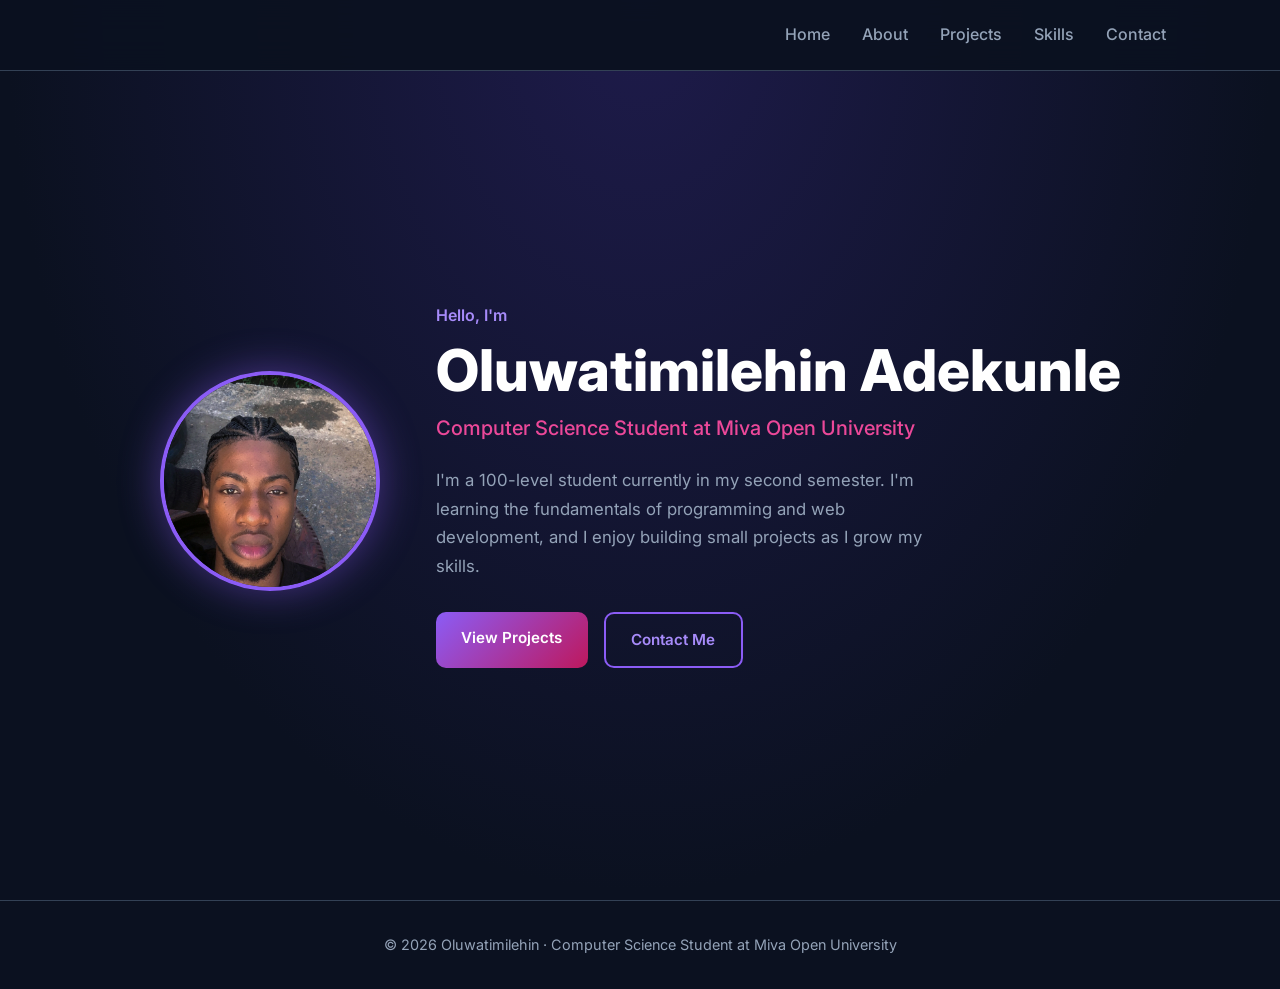
==== commit 9fe96152: "Update index.html" ====
--- a/index.html
+++ b/index.html
@@ -20,7 +20,6 @@
         <li><a href="about.html">About</a></li>
         <li><a href="projects.html">Projects</a></li>
         <li><a href="skills.html">Skills</a></li>
-        <li><a href="education.html">Education</a></li>
         <li><a href="contact.html">Contact</a></li>
       </ul>
       <button class="menu-toggle" aria-label="Menu">☰</button>
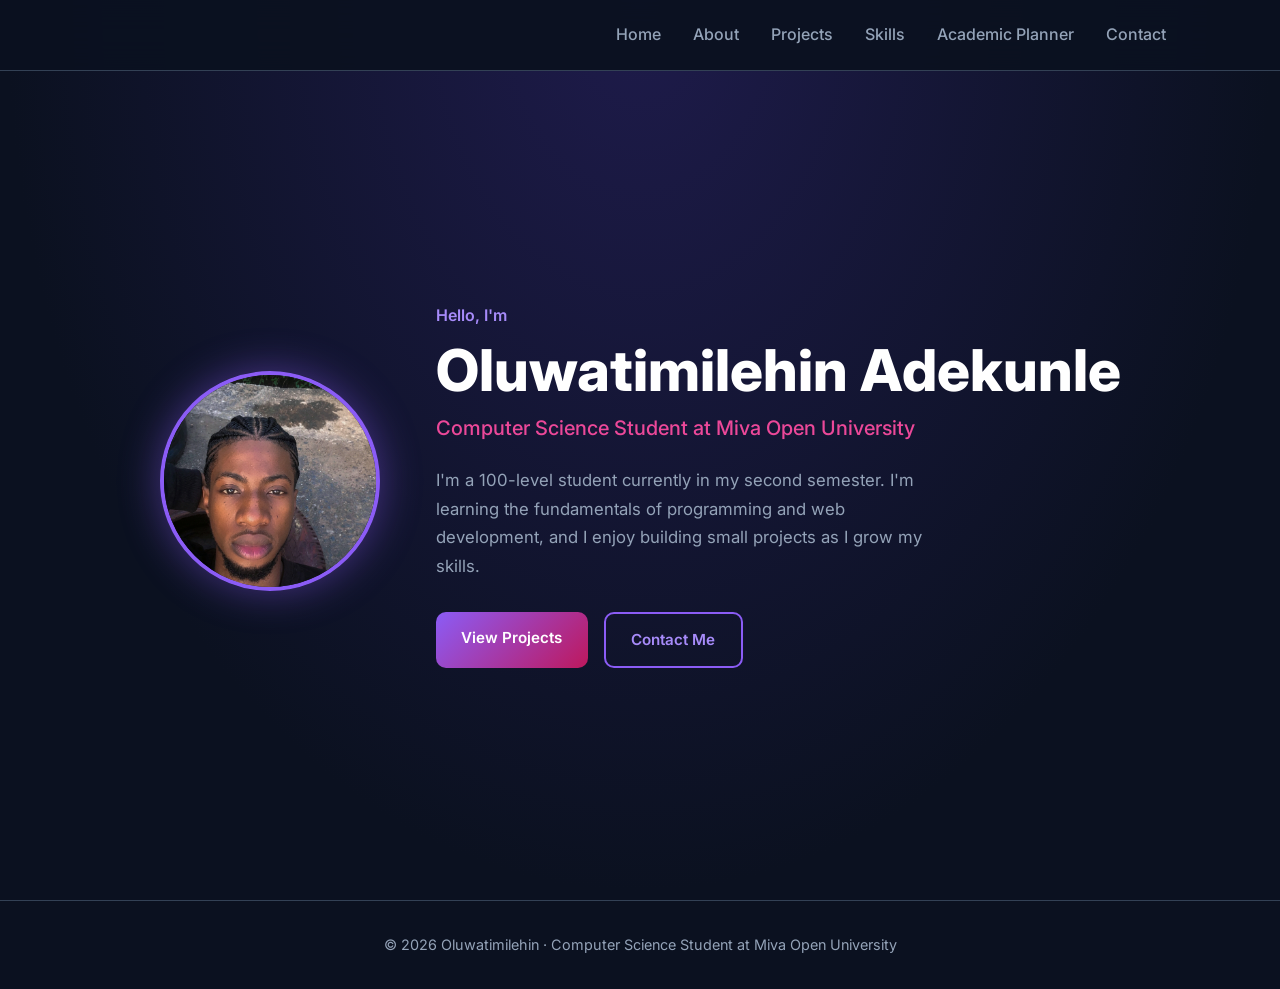
==== commit 338e41e3: "Update index.html" ====
--- a/index.html
+++ b/index.html
@@ -20,6 +20,7 @@
         <li><a href="about.html">About</a></li>
         <li><a href="projects.html">Projects</a></li>
         <li><a href="skills.html">Skills</a></li>
+       <li><a href="academic-planner.html">Academic Planner</a></li>
         <li><a href="contact.html">Contact</a></li>
       </ul>
       <button class="menu-toggle" aria-label="Menu">☰</button>
